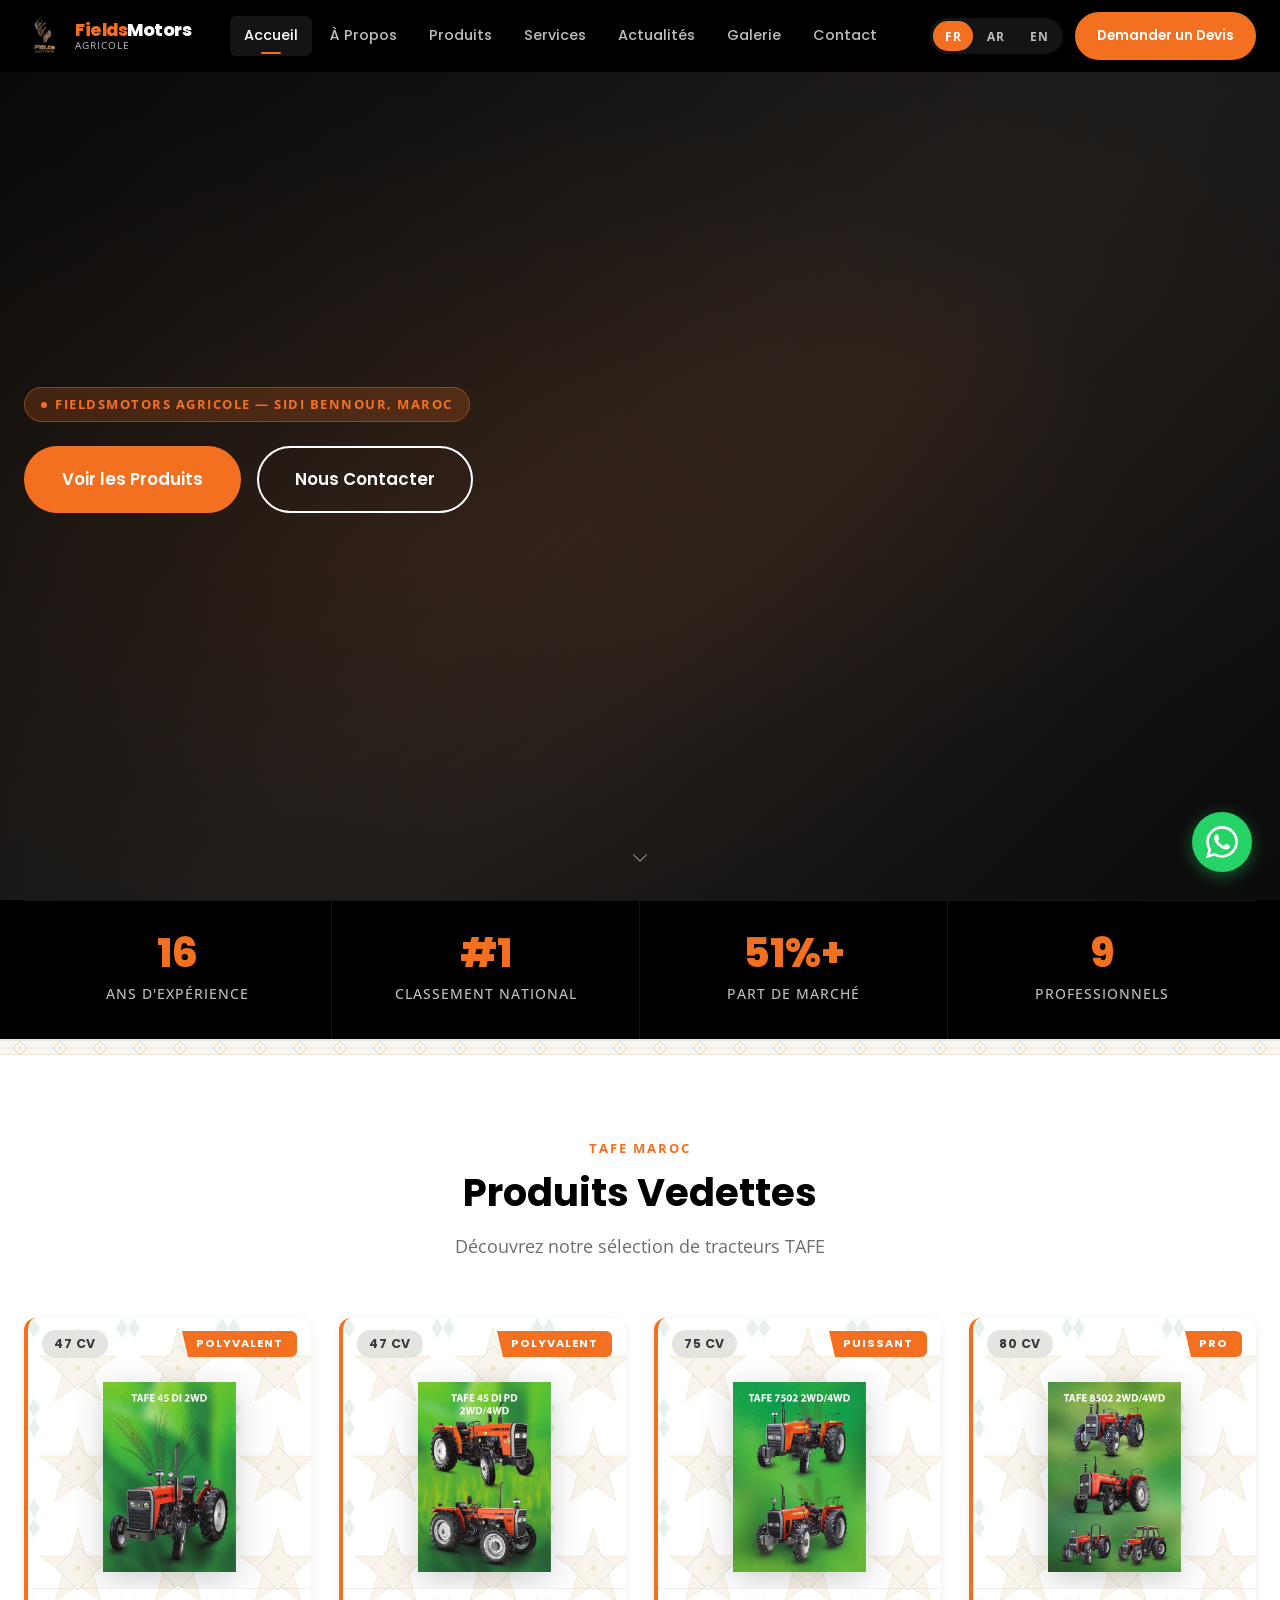
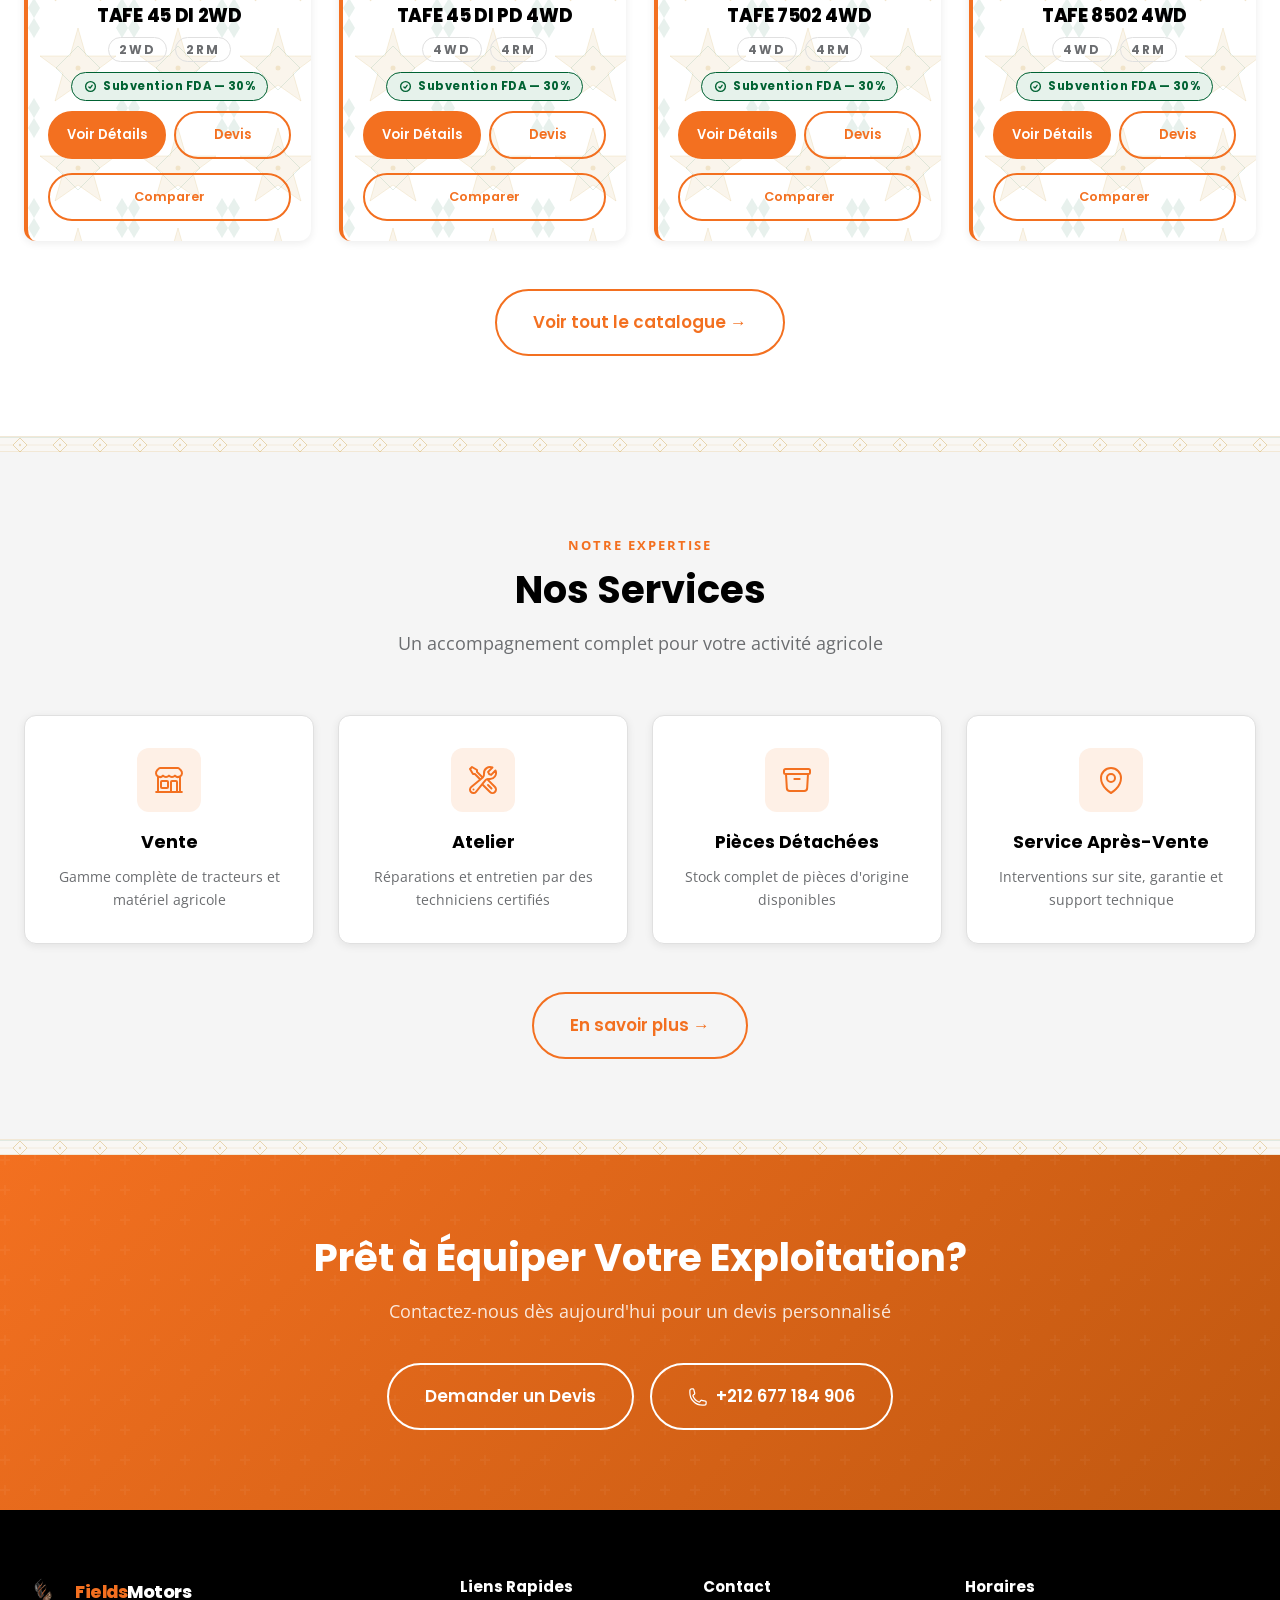
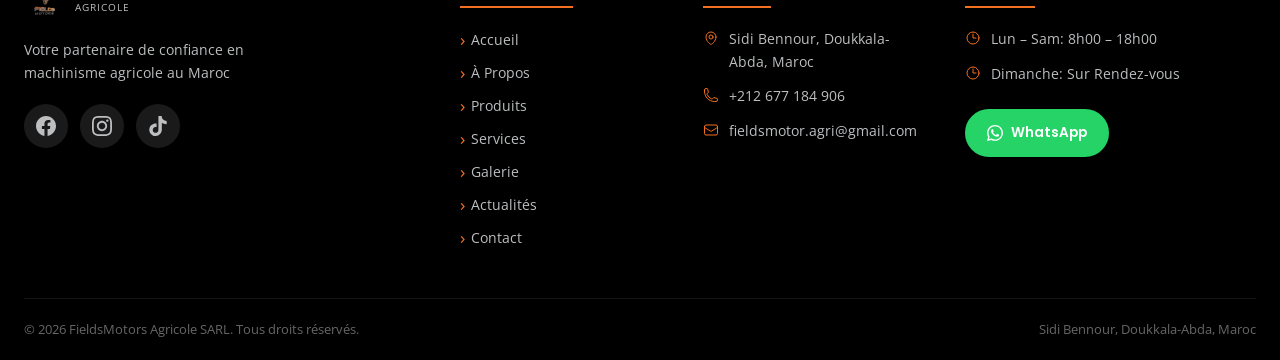
==== index.html @ 473019d5 "Initial commit - FieldsMotors Agricole website" ====
<!DOCTYPE html>
<html lang="fr" dir="ltr">
<head>
  <meta charset="UTF-8" />
  <meta name="viewport" content="width=device-width, initial-scale=1.0" />
  <title>FieldsMotors Agricole - Distributeur de Tracteurs TAFE au Maroc</title>
  <meta name="description" content="FieldsMotors Agricole, distributeur officiel de tracteurs TAFE et matériel agricole au Maroc. 19 ans d'expérience, Sidi Bennour, Doukkala-Abda." />
  <meta name="keywords" content="tracteur Maroc, machines agricoles Sidi Bennour, matériel agricole Doukkala, TAFE Maroc, FieldsMotors" />

  <!-- Open Graph -->
  <meta property="og:title" content="FieldsMotors Agricole - Tracteurs TAFE Maroc" />
  <meta property="og:description" content="Distributeur officiel TAFE au Maroc. 19 ans d'expérience. Tracteurs, pièces détachées, après-vente." />
  <meta property="og:type" content="website" />
  <meta property="og:url" content="https://www.fieldsmotors.ma/" />
  <meta property="og:image" content="https://www.fieldsmotors.ma/assets/images/og-home.webp" />

  <!-- Canonical & hreflang -->
  <link rel="canonical" href="https://www.fieldsmotors.ma/" />
  <link rel="alternate" hreflang="fr" href="https://www.fieldsmotors.ma/" />
  <link rel="alternate" hreflang="ar" href="https://www.fieldsmotors.ma/?lang=ar" />
  <link rel="alternate" hreflang="en" href="https://www.fieldsmotors.ma/?lang=en" />

  <!-- Favicon -->
  <link rel="icon" href="/favicon.ico" sizes="any" />
  <link rel="icon" href="/assets/images/favicon.svg" type="image/svg+xml" />
  <link rel="icon" type="image/png" sizes="96x96" href="/assets/images/favicon-96x96.png" />
  <link rel="apple-touch-icon" href="/assets/images/apple-touch-icon.png" />
  <link rel="manifest" href="/site.webmanifest" />
  <meta name="theme-color" content="#F37020" />

  <!-- Google Fonts -->
  <link rel="preconnect" href="https://fonts.googleapis.com" />
  <link rel="preconnect" href="https://fonts.gstatic.com" crossorigin />
  <link href="https://fonts.googleapis.com/css2?family=Poppins:wght@400;500;600;700;800&family=Open+Sans:wght@400;500;600&family=Cairo:wght@400;600;700;800&display=swap" rel="stylesheet" />

  <!-- Styles -->
  <link rel="stylesheet" href="/assets/css/main.css" />

  <!-- JSON-LD Structured Data -->
  <script type="application/ld+json">
  {
    "@context": "https://schema.org",
    "@type": "LocalBusiness",
    "name": "FieldsMotors Agricole",
    "description": "Distributeur officiel de tracteurs TAFE et matériel agricole au Maroc",
    "url": "https://www.fieldsmotors.ma",
    "telephone": "+212677184906",
    "email": "fieldsmotor.agri@gmail.com",
    "address": {
      "@type": "PostalAddress",
      "addressLocality": "Sidi Bennour",
      "addressRegion": "Doukkala-Abda",
      "addressCountry": "MA"
    },
    "geo": {
      "@type": "GeoCoordinates",
      "latitude": "32.6494",
      "longitude": "-8.4297"
    },
    "openingHours": "Mo-Sa 08:00-18:00",
    "sameAs": []
  }
  </script>
</head>
<body>

  <!-- Skip Navigation -->
  <a href="#main-content" class="skip-nav">Aller au contenu principal</a>

  <!-- Header -->
  <header class="site-header" role="banner">
    <div class="container header-inner">
      <a href="/" class="logo" aria-label="FieldsMotors Agricole - Accueil">
        <img src="/assets/images/logo.png" alt="FieldsMotors Agricole Logo" width="48" height="48"
          onerror="this.style.display='none'" />
        <div class="logo-text">
          <span class="logo-name">Fields<span>Motors</span></span>
          <span class="logo-tagline">Agricole</span>
        </div>
      </a>

      <nav class="main-nav" aria-label="Navigation principale">
        <a href="/" data-i18n="nav.home">Accueil</a>
        <a href="/about.html" data-i18n="nav.about">À Propos</a>
        <a href="/products.html" data-i18n="nav.products">Produits</a>
        <a href="/services.html" data-i18n="nav.services">Services</a>
        <a href="/news.html" data-i18n="nav.news">Actualités</a>
        <a href="/gallery.html" data-i18n="nav.gallery">Galerie</a>
        <a href="/contact.html" data-i18n="nav.contact">Contact</a>
      </nav>

      <div class="header-actions">
        <div class="lang-switcher" role="group" aria-label="Changer de langue">
          <button class="lang-btn active" data-lang="fr" aria-label="Français">FR</button>
          <button class="lang-btn" data-lang="ar" aria-label="العربية">AR</button>
          <button class="lang-btn" data-lang="en" aria-label="English">EN</button>
        </div>
        <a href="/contact.html" class="btn btn-primary btn-sm" data-i18n="nav.quote">Demander un Devis</a>
        <button class="menu-toggle" aria-label="Menu" aria-expanded="false" aria-controls="mobile-nav">
          <span></span><span></span><span></span>
        </button>
      </div>
    </div>
  </header>

  <!-- Mobile Navigation -->
  <nav class="mobile-nav" id="mobile-nav" aria-label="Navigation mobile">
    <a href="/" data-i18n="nav.home">Accueil</a>
    <a href="/about.html" data-i18n="nav.about">À Propos</a>
    <a href="/products.html" data-i18n="nav.products">Produits</a>
    <a href="/services.html" data-i18n="nav.services">Services</a>
    <a href="/news.html" data-i18n="nav.news">Actualités</a>
    <a href="/gallery.html" data-i18n="nav.gallery">Galerie</a>
    <a href="/contact.html" data-i18n="nav.contact">Contact</a>
    <div class="mobile-lang">
      <button class="lang-btn" data-lang="fr">FR</button>
      <button class="lang-btn" data-lang="ar">AR</button>
      <button class="lang-btn" data-lang="en">EN</button>
    </div>
  </nav>

  <main id="main-content">

    <!-- Hero Section -->
    <section class="hero" aria-label="Hero">

      <!-- Video Background -->
      <div class="hero-video-wrapper">
        <video class="hero-video"
               autoplay muted loop playsinline
               poster="/assets/images/hero-poster.webp"
               aria-hidden="true">
          <!-- Drop your video file as /assets/videos/hero.mp4 -->
          <source src="/assets/videos/hero.mp4" type="video/mp4" />
          <source src="/assets/videos/hero.webm" type="video/webm" />
        </video>
        <!-- Fallback background shown when no video file is present -->
        <div class="hero-video-fallback"></div>
        <!-- Dark overlay for text readability -->
        <div class="hero-overlay"></div>
      </div>

      <!-- Content -->
      <div class="container">
        <div class="hero-content">
          <div class="hero-eyebrow">FieldsMotors Agricole — Sidi Bennour, Maroc</div>
          <div class="hero-actions">
            <a href="/products.html" class="btn btn-primary btn-lg" data-i18n="home.cta_products">Voir les Produits</a>
            <a href="/contact.html" class="btn btn-secondary btn-lg" data-i18n="home.cta_contact">Nous Contacter</a>
          </div>
        </div>
      </div>

      <!-- Scroll indicator -->
      <div class="hero-scroll" aria-hidden="true">
        <svg xmlns="http://www.w3.org/2000/svg" fill="none" viewBox="0 0 24 24" stroke-width="1.5" stroke="currentColor"><path stroke-linecap="round" stroke-linejoin="round" d="M19.5 8.25l-7.5 7.5-7.5-7.5" /></svg>
      </div>
    </section>

    <!-- Stats Bar -->
    <section class="stats-bar" aria-label="Statistiques">
      <div class="container">
        <div class="stats-grid">
          <div class="stat-item">
            <span class="stat-number" data-counter="19" data-suffix="">19</span>
            <span class="stat-label" data-i18n="home.stats_years">Ans d'Expérience</span>
          </div>
          <div class="stat-item">
            <span class="stat-number">#1</span>
            <span class="stat-label" data-i18n="home.stats_rank">Classement National</span>
          </div>
          <div class="stat-item">
            <span class="stat-number" data-counter="60" data-suffix="%+">60%+</span>
            <span class="stat-label" data-i18n="home.stats_share">Part de Marché</span>
          </div>
          <div class="stat-item">
            <span class="stat-number" data-counter="10">10</span>
            <span class="stat-label" data-i18n="home.stats_team">Professionnels</span>
          </div>
        </div>
      </div>
    </section>

    <div class="zellige-divider" aria-hidden="true"></div>

    <!-- Featured Products -->
    <section class="section" aria-labelledby="featured-heading">
      <div class="container">
        <div class="section-header text-center reveal">
          <span class="section-label">TAFE Maroc</span>
          <h2 class="section-title" id="featured-heading" data-i18n="home.featured_title">Produits Vedettes</h2>
          <p class="section-subtitle" data-i18n="home.featured_sub">Découvrez notre sélection de tracteurs TAFE</p>
        </div>
        <div id="featured-products" class="products-grid stagger">
          <!-- Rendered by products.js -->
          <div style="grid-column:1/-1;text-align:center;padding:40px;color:var(--color-text-secondary);">
            Chargement des produits...
          </div>
        </div>
        <div class="text-center mt-48">
          <a href="/products.html" class="btn btn-outline btn-lg">Voir tout le catalogue →</a>
        </div>
      </div>
    </section>

    <div class="zellige-divider" aria-hidden="true"></div>

    <!-- Services Summary -->
    <section class="section section-bg-light" aria-labelledby="services-heading">
      <div class="container">
        <div class="section-header text-center reveal">
          <span class="section-label">Notre Expertise</span>
          <h2 class="section-title" id="services-heading" data-i18n="home.services_title">Nos Services</h2>
          <p class="section-subtitle" data-i18n="home.services_sub">Un accompagnement complet pour votre activité agricole</p>
        </div>
        <div class="services-grid stagger">
          <div class="service-card">
            <div class="service-icon" aria-hidden="true">
              <svg xmlns="http://www.w3.org/2000/svg" fill="none" viewBox="0 0 24 24" stroke-width="1.5" stroke="currentColor"><path stroke-linecap="round" stroke-linejoin="round" d="M13.5 21v-7.5a.75.75 0 01.75-.75h3a.75.75 0 01.75.75V21m-4.5 0H2.36m11.14 0H18m0 0h3.64m-1.39 0V9.349m-16.5 11.65V9.35m0 0a3.001 3.001 0 003.75-.615A2.993 2.993 0 009.75 9.75c.896 0 1.7-.393 2.25-1.016a2.993 2.993 0 002.25 1.016c.896 0 1.7-.393 2.25-1.016a3.001 3.001 0 003.75.614m-16.5 0a3.004 3.004 0 01-.621-4.72L4.318 3.44A1.5 1.5 0 015.378 3h13.243a1.5 1.5 0 011.06.44l1.19 1.189a3 3 0 01-.621 4.72m-13.5 8.65h3.75a.75.75 0 00.75-.75V13.5a.75.75 0 00-.75-.75H6.75a.75.75 0 00-.75.75v3.75c0 .415.336.75.75.75z" /></svg>
            </div>
            <h3 data-i18n="home.service_sales">Vente</h3>
            <p data-i18n="home.service_sales_desc">Gamme complète de tracteurs et matériel agricole</p>
          </div>
          <div class="service-card">
            <div class="service-icon" aria-hidden="true">
              <svg xmlns="http://www.w3.org/2000/svg" fill="none" viewBox="0 0 24 24" stroke-width="1.5" stroke="currentColor"><path stroke-linecap="round" stroke-linejoin="round" d="M11.42 15.17L17.25 21A2.652 2.652 0 0021 17.25l-5.877-5.877M11.42 15.17l2.496-3.03c.317-.384.74-.626 1.208-.766M11.42 15.17l-4.655 5.653a2.548 2.548 0 11-3.586-3.586l6.837-5.63m5.108-.233c.55-.164 1.163-.188 1.743-.14a4.5 4.5 0 004.486-6.336l-3.276 3.277a3.004 3.004 0 01-2.25-2.25l3.276-3.276a4.5 4.5 0 00-6.336 4.486c.091 1.076-.071 2.264-.904 2.95l-.102.085m-1.745 1.437L5.909 7.5H4.5L2.25 3.75l1.5-1.5L7.5 4.5v1.409l4.26 4.26m-1.745 1.437l1.745-1.437m6.615 8.206L15.75 15.75M4.867 19.125h.008v.008h-.008v-.008z" /></svg>
            </div>
            <h3 data-i18n="home.service_workshop">Atelier</h3>
            <p data-i18n="home.service_workshop_desc">Réparations et entretien par des techniciens certifiés</p>
          </div>
          <div class="service-card">
            <div class="service-icon" aria-hidden="true">
              <svg xmlns="http://www.w3.org/2000/svg" fill="none" viewBox="0 0 24 24" stroke-width="1.5" stroke="currentColor"><path stroke-linecap="round" stroke-linejoin="round" d="M20.25 7.5l-.625 10.632a2.25 2.25 0 01-2.247 2.118H6.622a2.25 2.25 0 01-2.247-2.118L3.75 7.5M10 11.25h4M3.375 7.5h17.25c.621 0 1.125-.504 1.125-1.125v-1.5c0-.621-.504-1.125-1.125-1.125H3.375c-.621 0-1.125.504-1.125 1.125v1.5c0 .621.504 1.125 1.125 1.125z" /></svg>
            </div>
            <h3 data-i18n="home.service_parts">Pièces Détachées</h3>
            <p data-i18n="home.service_parts_desc">Stock complet de pièces d'origine disponibles</p>
          </div>
          <div class="service-card">
            <div class="service-icon" aria-hidden="true">
              <svg xmlns="http://www.w3.org/2000/svg" fill="none" viewBox="0 0 24 24" stroke-width="1.5" stroke="currentColor"><path stroke-linecap="round" stroke-linejoin="round" d="M15 10.5a3 3 0 11-6 0 3 3 0 016 0z" /><path stroke-linecap="round" stroke-linejoin="round" d="M19.5 10.5c0 7.142-7.5 11.25-7.5 11.25S4.5 17.642 4.5 10.5a7.5 7.5 0 1115 0z" /></svg>
            </div>
            <h3 data-i18n="home.service_aftersales">Service Après-Vente</h3>
            <p data-i18n="home.service_aftersales_desc">Interventions sur site, garantie et support technique</p>
          </div>
        </div>
        <div class="text-center mt-48">
          <a href="/services.html" class="btn btn-outline btn-lg">En savoir plus →</a>
        </div>
      </div>
    </section>

    <div class="zellige-divider" aria-hidden="true"></div>

    <!-- CTA Section -->
    <section class="cta-section" aria-labelledby="cta-heading">
      <div class="container">
        <h2 id="cta-heading" data-i18n="home.cta_section_title">Prêt à Équiper Votre Exploitation?</h2>
        <p data-i18n="home.cta_section_sub">Contactez-nous dès aujourd'hui pour un devis personnalisé</p>
        <div class="cta-actions">
          <a href="/contact.html" class="btn btn-secondary btn-lg" data-i18n="home.cta_quote">Demander un Devis</a>
          <a href="tel:+212677184906" class="btn btn-secondary btn-lg">
            <svg xmlns="http://www.w3.org/2000/svg" fill="none" viewBox="0 0 24 24" stroke-width="1.5" stroke="currentColor" style="width:20px;height:20px;" aria-hidden="true"><path stroke-linecap="round" stroke-linejoin="round" d="M2.25 6.75c0 8.284 6.716 15 15 15h2.25a2.25 2.25 0 002.25-2.25v-1.372c0-.516-.351-.966-.852-1.091l-4.423-1.106c-.44-.11-.902.055-1.173.417l-.97 1.293c-.282.376-.769.542-1.21.38a12.035 12.035 0 01-7.143-7.143c-.162-.441.004-.928.38-1.21l1.293-.97c.363-.271.527-.734.417-1.173L6.963 3.102a1.125 1.125 0 00-1.091-.852H4.5A2.25 2.25 0 002.25 4.5v2.25z" /></svg>
            +212 677 184 906
          </a>
        </div>
      </div>
    </section>

  </main>

  <!-- Footer -->
  <footer class="site-footer" role="contentinfo">
    <div class="container">
      <div class="footer-grid">
        <div class="footer-brand">
          <a href="/" class="logo" aria-label="FieldsMotors">
            <img src="/assets/images/logo.png" alt="FieldsMotors Logo" width="40" height="40"
              onerror="this.style.display='none'" />
            <div class="logo-text">
              <span class="logo-name">Fields<span>Motors</span></span>
              <span class="logo-tagline">Agricole</span>
            </div>
          </a>
          <p class="footer-tagline" data-i18n="footer.tagline">Votre partenaire de confiance en machinisme agricole au Maroc</p>
          <div class="social-links" aria-label="Réseaux sociaux">
            <!-- Replace # with actual URLs -->
            <a href="https://www.facebook.com/share/1BM3pNTTG8/?mibextid=wwXIfr" class="social-link" aria-label="Facebook" rel="noopener noreferrer">
              <svg xmlns="http://www.w3.org/2000/svg" viewBox="0 0 24 24" fill="currentColor"><path d="M24 12.073c0-6.627-5.373-12-12-12s-12 5.373-12 12c0 5.99 4.388 10.954 10.125 11.854v-8.385H7.078v-3.47h3.047V9.43c0-3.007 1.792-4.669 4.533-4.669 1.312 0 2.686.235 2.686.235v2.953H15.83c-1.491 0-1.956.925-1.956 1.874v2.25h3.328l-.532 3.47h-2.796v8.385C19.612 23.027 24 18.062 24 12.073z"/></svg>
            </a>
            <a href="https://www.instagram.com/fieldsmotor_agricole?igsh=MWEyeWpteXQ4NmF6cQ==" class="social-link" aria-label="Instagram" rel="noopener noreferrer">
              <svg xmlns="http://www.w3.org/2000/svg" viewBox="0 0 24 24" fill="currentColor"><path d="M12 2.163c3.204 0 3.584.012 4.85.07 3.252.148 4.771 1.691 4.919 4.919.058 1.265.069 1.645.069 4.849 0 3.205-.012 3.584-.069 4.849-.149 3.225-1.664 4.771-4.919 4.919-1.266.058-1.644.07-4.85.07-3.204 0-3.584-.012-4.849-.07-3.26-.149-4.771-1.699-4.919-4.92-.058-1.265-.07-1.644-.07-4.849 0-3.204.013-3.583.07-4.849.149-3.227 1.664-4.771 4.919-4.919 1.266-.057 1.645-.069 4.849-.069zm0-2.163c-3.259 0-3.667.014-4.947.072-4.358.2-6.78 2.618-6.98 6.98-.059 1.281-.073 1.689-.073 4.948 0 3.259.014 3.668.072 4.948.2 4.358 2.618 6.78 6.98 6.98 1.281.058 1.689.072 4.948.072 3.259 0 3.668-.014 4.948-.072 4.354-.2 6.782-2.618 6.979-6.98.059-1.28.073-1.689.073-4.948 0-3.259-.014-3.667-.072-4.947-.196-4.354-2.617-6.78-6.979-6.98-1.281-.059-1.69-.073-4.949-.073zm0 5.838c-3.403 0-6.162 2.759-6.162 6.162s2.759 6.163 6.162 6.163 6.162-2.759 6.162-6.163c0-3.403-2.759-6.162-6.162-6.162zm0 10.162c-2.209 0-4-1.79-4-4 0-2.209 1.791-4 4-4s4 1.791 4 4c0 2.21-1.791 4-4 4zm6.406-11.845c-.796 0-1.441.645-1.441 1.44s.645 1.44 1.441 1.44c.795 0 1.439-.645 1.439-1.44s-.644-1.44-1.439-1.44z"/></svg>
            </a>
            <a href="https://www.tiktok.com/@fieldsmotors.agricole?_r=1&_t=ZS-95PN9SLzEc1" class="social-link" aria-label="TikTok" rel="noopener noreferrer">
              <svg xmlns="http://www.w3.org/2000/svg" viewBox="0 0 24 24" fill="currentColor"><path d="M12.525.02c1.31-.02 2.61-.01 3.91-.02.08 1.53.63 3.09 1.75 4.17 1.12 1.11 2.7 1.62 4.24 1.79v4.03c-1.44-.05-2.89-.35-4.2-.97-.57-.26-1.1-.59-1.62-.93-.01 2.92.01 5.84-.02 8.75-.08 1.4-.54 2.79-1.35 3.94-1.31 1.92-3.58 3.17-5.91 3.21-1.43.08-2.86-.31-4.08-1.03-2.02-1.19-3.44-3.37-3.65-5.71-.02-.5-.03-1-.01-1.49.18-1.9 1.12-3.72 2.58-4.96 1.66-1.44 3.98-2.13 6.15-1.72.02 1.48-.04 2.96-.04 4.44-.99-.32-2.15-.23-3.02.37-.63.41-1.11 1.04-1.36 1.75-.21.51-.15 1.07-.14 1.61.24 1.64 1.82 3.02 3.5 2.87 1.12-.01 2.19-.66 2.77-1.61.19-.33.4-.67.41-1.06.1-1.79.06-3.57.07-5.36.01-4.03-.01-8.05.02-12.07z"/></svg>
            </a>
          </div>
        </div>

        <div class="footer-col">
          <h4 data-i18n="footer.links_title">Liens Rapides</h4>
          <nav class="footer-links" aria-label="Liens footer">
            <a href="/" data-i18n="nav.home">Accueil</a>
            <a href="/about.html" data-i18n="nav.about">À Propos</a>
            <a href="/products.html" data-i18n="nav.products">Produits</a>
            <a href="/services.html" data-i18n="nav.services">Services</a>
            <a href="/gallery.html" data-i18n="nav.gallery">Galerie</a>
            <a href="/news.html" data-i18n="nav.news">Actualités</a>
            <a href="/contact.html" data-i18n="nav.contact">Contact</a>
          </nav>
        </div>

        <div class="footer-col">
          <h4 data-i18n="footer.contact_title">Contact</h4>
          <div class="footer-contact-items">
            <div class="footer-contact-item">
              <svg xmlns="http://www.w3.org/2000/svg" fill="none" viewBox="0 0 24 24" stroke-width="1.5" stroke="currentColor" aria-hidden="true"><path stroke-linecap="round" stroke-linejoin="round" d="M15 10.5a3 3 0 11-6 0 3 3 0 016 0z" /><path stroke-linecap="round" stroke-linejoin="round" d="M19.5 10.5c0 7.142-7.5 11.25-7.5 11.25S4.5 17.642 4.5 10.5a7.5 7.5 0 1115 0z" /></svg>
              <span>Sidi Bennour, Doukkala-Abda, Maroc</span>
            </div>
            <div class="footer-contact-item">
              <svg xmlns="http://www.w3.org/2000/svg" fill="none" viewBox="0 0 24 24" stroke-width="1.5" stroke="currentColor" aria-hidden="true"><path stroke-linecap="round" stroke-linejoin="round" d="M2.25 6.75c0 8.284 6.716 15 15 15h2.25a2.25 2.25 0 002.25-2.25v-1.372c0-.516-.351-.966-.852-1.091l-4.423-1.106c-.44-.11-.902.055-1.173.417l-.97 1.293c-.282.376-.769.542-1.21.38a12.035 12.035 0 01-7.143-7.143c-.162-.441.004-.928.38-1.21l1.293-.97c.363-.271.527-.734.417-1.173L6.963 3.102a1.125 1.125 0 00-1.091-.852H4.5A2.25 2.25 0 002.25 4.5v2.25z" /></svg>
              <a href="tel:+212677184906">+212 677 184 906</a>
            </div>
            <div class="footer-contact-item">
              <svg xmlns="http://www.w3.org/2000/svg" fill="none" viewBox="0 0 24 24" stroke-width="1.5" stroke="currentColor" aria-hidden="true"><path stroke-linecap="round" stroke-linejoin="round" d="M21.75 6.75v10.5a2.25 2.25 0 01-2.25 2.25h-15a2.25 2.25 0 01-2.25-2.25V6.75m19.5 0A2.25 2.25 0 0019.5 4.5h-15a2.25 2.25 0 00-2.25 2.25m19.5 0v.243a2.25 2.25 0 01-1.07 1.916l-7.5 4.615a2.25 2.25 0 01-2.36 0L3.32 8.91a2.25 2.25 0 01-1.07-1.916V6.75" /></svg>
              <a href="mailto:fieldsmotor.agri@gmail.com">fieldsmotor.agri@gmail.com</a>
            </div>
          </div>
        </div>

        <div class="footer-col">
          <h4>Horaires</h4>
          <div class="footer-contact-items">
            <div class="footer-contact-item">
              <svg xmlns="http://www.w3.org/2000/svg" fill="none" viewBox="0 0 24 24" stroke-width="1.5" stroke="currentColor" aria-hidden="true"><path stroke-linecap="round" stroke-linejoin="round" d="M12 6v6h4.5m4.5 0a9 9 0 11-18 0 9 9 0 0118 0z" /></svg>
              <span data-i18n="contact.hours">Lun – Sam: 8h00 – 18h00</span>
            </div>
            <div class="footer-contact-item">
              <svg xmlns="http://www.w3.org/2000/svg" fill="none" viewBox="0 0 24 24" stroke-width="1.5" stroke="currentColor" aria-hidden="true"><path stroke-linecap="round" stroke-linejoin="round" d="M12 6v6h4.5m4.5 0a9 9 0 11-18 0 9 9 0 0118 0z" /></svg>
              <span data-i18n="contact.hours_sunday">Dimanche: Sur Rendez-vous</span>
            </div>
          </div>
          <div style="margin-top:24px;">
            <a href="https://wa.me/212677184906" class="btn btn-primary btn-sm" target="_blank" rel="noopener noreferrer" style="background:#25d366;border-color:#25d366;">
              <svg xmlns="http://www.w3.org/2000/svg" viewBox="0 0 24 24" fill="currentColor" style="width:16px;height:16px;" aria-hidden="true"><path d="M17.472 14.382c-.297-.149-1.758-.867-2.03-.967-.273-.099-.471-.148-.67.15-.197.297-.767.966-.94 1.164-.173.199-.347.223-.644.075-.297-.15-1.255-.463-2.39-1.475-.883-.788-1.48-1.761-1.653-2.059-.173-.297-.018-.458.13-.606.134-.133.298-.347.446-.52.149-.174.198-.298.298-.497.099-.198.05-.371-.025-.52-.075-.149-.669-1.612-.916-2.207-.242-.579-.487-.5-.669-.51-.173-.008-.371-.01-.57-.01-.198 0-.52.074-.792.372-.272.297-1.04 1.016-1.04 2.479 0 1.462 1.065 2.875 1.213 3.074.149.198 2.096 3.2 5.077 4.487.709.306 1.262.489 1.694.625.712.227 1.36.195 1.871.118.571-.085 1.758-.719 2.006-1.413.248-.694.248-1.289.173-1.413-.074-.124-.272-.198-.57-.347m-5.421 7.403h-.004a9.87 9.87 0 01-5.031-1.378l-.361-.214-3.741.982.998-3.648-.235-.374a9.86 9.86 0 01-1.51-5.26c.001-5.45 4.436-9.884 9.888-9.884 2.64 0 5.122 1.03 6.988 2.898a9.825 9.825 0 012.893 6.994c-.003 5.45-4.437 9.884-9.885 9.884m8.413-18.297A11.815 11.815 0 0012.05 0C5.495 0 .16 5.335.157 11.892c0 2.096.547 4.142 1.588 5.945L.057 24l6.305-1.654a11.882 11.882 0 005.683 1.448h.005c6.554 0 11.89-5.335 11.893-11.893a11.821 11.821 0 00-3.48-8.413z"/></svg>
              WhatsApp
            </a>
          </div>
        </div>
      </div>

      <div class="footer-bottom">
        <span>© <span id="footer-year"></span> <span data-i18n="footer.company">FieldsMotors Agricole</span>. <span data-i18n="footer.rights">Tous droits réservés</span>.</span>
        <span>Sidi Bennour, Doukkala-Abda, Maroc</span>
      </div>
    </div>
  </footer>

  <!-- WhatsApp Float Button -->
  <a href="https://wa.me/212677184906" class="whatsapp-float" target="_blank" rel="noopener noreferrer" aria-label="Contacter sur WhatsApp">
    <svg xmlns="http://www.w3.org/2000/svg" viewBox="0 0 24 24" fill="currentColor" aria-hidden="true"><path d="M17.472 14.382c-.297-.149-1.758-.867-2.03-.967-.273-.099-.471-.148-.67.15-.197.297-.767.966-.94 1.164-.173.199-.347.223-.644.075-.297-.15-1.255-.463-2.39-1.475-.883-.788-1.48-1.761-1.653-2.059-.173-.297-.018-.458.13-.606.134-.133.298-.347.446-.52.149-.174.198-.298.298-.497.099-.198.05-.371-.025-.52-.075-.149-.669-1.612-.916-2.207-.242-.579-.487-.5-.669-.51-.173-.008-.371-.01-.57-.01-.198 0-.52.074-.792.372-.272.297-1.04 1.016-1.04 2.479 0 1.462 1.065 2.875 1.213 3.074.149.198 2.096 3.2 5.077 4.487.709.306 1.262.489 1.694.625.712.227 1.36.195 1.871.118.571-.085 1.758-.719 2.006-1.413.248-.694.248-1.289.173-1.413-.074-.124-.272-.198-.57-.347m-5.421 7.403h-.004a9.87 9.87 0 01-5.031-1.378l-.361-.214-3.741.982.998-3.648-.235-.374a9.86 9.86 0 01-1.51-5.26c.001-5.45 4.436-9.884 9.888-9.884 2.64 0 5.122 1.03 6.988 2.898a9.825 9.825 0 012.893 6.994c-.003 5.45-4.437 9.884-9.885 9.884m8.413-18.297A11.815 11.815 0 0012.05 0C5.495 0 .16 5.335.157 11.892c0 2.096.547 4.142 1.588 5.945L.057 24l6.305-1.654a11.882 11.882 0 005.683 1.448h.005c6.554 0 11.89-5.335 11.893-11.893a11.821 11.821 0 00-3.48-8.413z"/></svg>
  </a>

  <!-- Scripts -->
  <script src="/assets/js/i18n.js"></script>
  <script src="/assets/js/products.js"></script>
  <script src="/assets/js/main.js"></script>
  <script>
    document.getElementById('footer-year').textContent = new Date().getFullYear();
  </script>
</body>
</html>
---- assets/css/main.css ----
/* ============================================================
   FieldsMotors Agricole SARL - Main Stylesheet
   Version: 1.0 | April 2026
   ============================================================ */

/* ── CSS Custom Properties ── */
:root {
  --color-orange: #F37020;
  --color-orange-dark: #d55e10;
  --color-orange-tint: #FEF0E6;
  --color-black: #000000;
  --color-grey: #BCBEC0;
  --color-grey-dark: #6b6d70;
  --color-grey-light: #f5f5f5;
  --color-white: #FFFFFF;
  --color-text: #1a1a1a;
  --color-text-secondary: #6b6d70;
  --color-border: #e0e0e0;
  --color-success: #28a745;
  --color-error: #dc3545;

  --font-heading: 'Poppins', sans-serif;
  --font-body: 'Open Sans', sans-serif;
  --font-arabic: 'Cairo', sans-serif;

  --shadow-sm: 0 2px 8px rgba(0,0,0,0.08);
  --shadow-md: 0 4px 20px rgba(0,0,0,0.12);
  --shadow-lg: 0 8px 40px rgba(0,0,0,0.16);
  --shadow-orange: 0 4px 20px rgba(243,112,32,0.3);

  --radius-sm: 6px;
  --radius-md: 12px;
  --radius-lg: 20px;
  --radius-full: 9999px;

  --transition: 200ms ease;
  --transition-slow: 400ms ease;

  --container: 1280px;
  --section-py: 80px;
  --header-height: 72px;
}

/* ── Reset & Base ── */
*, *::before, *::after {
  box-sizing: border-box;
  margin: 0;
  padding: 0;
}

html {
  scroll-behavior: smooth;
  font-size: 16px;
}

body {
  font-family: var(--font-body);
  color: var(--color-text);
  background: var(--color-white);
  line-height: 1.6;
  overflow-x: hidden;
  -webkit-font-smoothing: antialiased;
}

img {
  max-width: 100%;
  height: auto;
  display: block;
}

a {
  color: inherit;
  text-decoration: none;
}

ul, ol {
  list-style: none;
}

button {
  cursor: pointer;
  border: none;
  background: none;
  font-family: inherit;
}

input, textarea, select {
  font-family: inherit;
  font-size: inherit;
}

/* ── Skip Navigation ── */
.skip-nav {
  position: absolute;
  top: -100%;
  left: 0;
  background: var(--color-orange);
  color: var(--color-white);
  padding: 12px 24px;
  font-weight: 600;
  z-index: 9999;
  transition: top var(--transition);
}

.skip-nav:focus {
  top: 0;
}

/* ── Container ── */
.container {
  width: 100%;
  max-width: var(--container);
  margin-inline: auto;
  padding-inline: 24px;
}

/* ── Typography ── */
h1, h2, h3, h4, h5, h6 {
  font-family: var(--font-heading);
  font-weight: 700;
  line-height: 1.2;
  color: var(--color-black);
}

h1 { font-size: clamp(2rem, 5vw, 3.5rem); }
h2 { font-size: clamp(1.6rem, 3vw, 2.5rem); }
h3 { font-size: clamp(1.2rem, 2vw, 1.75rem); }
h4 { font-size: 1.25rem; }
h5 { font-size: 1.1rem; }

p { line-height: 1.7; }

.section-label {
  display: inline-block;
  font-size: 0.8rem;
  font-weight: 700;
  letter-spacing: 2px;
  text-transform: uppercase;
  color: var(--color-orange);
  margin-bottom: 12px;
}

.section-title {
  font-family: var(--font-heading);
  font-weight: 700;
  color: var(--color-black);
  margin-bottom: 16px;
}

.section-subtitle {
  color: var(--color-text-secondary);
  font-size: 1.1rem;
  max-width: 640px;
}

.text-center { text-align: center; }
.text-center .section-subtitle { margin-inline: auto; }

/* ── Buttons ── */
.btn {
  display: inline-flex;
  align-items: center;
  gap: 8px;
  padding: 14px 28px;
  font-family: var(--font-heading);
  font-weight: 600;
  font-size: 0.95rem;
  border-radius: var(--radius-full);
  transition: all var(--transition);
  cursor: pointer;
  border: 2px solid transparent;
  text-decoration: none;
  min-height: 48px;
  white-space: nowrap;
}

.btn-primary {
  background: var(--color-orange);
  color: var(--color-white);
  border-color: var(--color-orange);
}

.btn-primary:hover {
  background: var(--color-orange-dark);
  border-color: var(--color-orange-dark);
  transform: translateY(-2px);
  box-shadow: var(--shadow-orange);
}

.btn-secondary {
  background: transparent;
  color: var(--color-white);
  border-color: var(--color-white);
}

.btn-secondary:hover {
  background: var(--color-white);
  color: var(--color-orange);
  transform: translateY(-2px);
}

.btn-outline {
  background: transparent;
  color: var(--color-orange);
  border-color: var(--color-orange);
}

.btn-outline:hover {
  background: var(--color-orange);
  color: var(--color-white);
  transform: translateY(-2px);
}

.btn-dark {
  background: var(--color-black);
  color: var(--color-white);
  border-color: var(--color-black);
}

.btn-dark:hover {
  background: #333;
  border-color: #333;
  transform: translateY(-2px);
}

.btn-sm {
  padding: 10px 20px;
  font-size: 0.85rem;
}

.btn-lg {
  padding: 18px 36px;
  font-size: 1.05rem;
}

.btn-full {
  width: 100%;
  justify-content: center;
}

/* ── Badges ── */
.badge {
  display: inline-flex;
  align-items: center;
  gap: 4px;
  padding: 4px 12px;
  border-radius: var(--radius-full);
  font-size: 0.78rem;
  font-weight: 700;
  font-family: var(--font-heading);
}

.badge-hp {
  background: var(--color-orange);
  color: var(--color-white);
}

.badge-4wd {
  background: var(--color-success);
  color: var(--color-white);
}

.badge-2wd {
  background: var(--color-grey);
  color: var(--color-black);
}

/* ── Header ── */
.site-header {
  position: fixed;
  top: 0;
  left: 0;
  right: 0;
  height: var(--header-height);
  background: var(--color-black);
  z-index: 1000;
  transition: box-shadow var(--transition);
}

.site-header.scrolled {
  box-shadow: 0 2px 20px rgba(0,0,0,0.3);
}

.header-inner {
  display: flex;
  align-items: center;
  justify-content: space-between;
  height: 100%;
}

.logo {
  display: flex;
  align-items: center;
  gap: 12px;
  flex-shrink: 0;
}

.logo img {
  height: 48px;
  width: auto;
  object-fit: contain;
}

.logo-text {
  display: flex;
  flex-direction: column;
  line-height: 1.1;
}

.logo-name {
  font-family: var(--font-heading);
  font-weight: 800;
  font-size: 1.1rem;
  color: var(--color-orange);
  letter-spacing: -0.5px;
}

.logo-name span {
  color: var(--color-white);
}

.logo-tagline {
  font-size: 0.65rem;
  color: var(--color-grey);
  letter-spacing: 1px;
  text-transform: uppercase;
}

/* Main Navigation */
.main-nav {
  display: flex;
  align-items: center;
  gap: 4px;
}

.main-nav a {
  color: var(--color-grey);
  font-family: var(--font-heading);
  font-weight: 500;
  font-size: 0.9rem;
  padding: 8px 14px;
  border-radius: var(--radius-sm);
  transition: all var(--transition);
  position: relative;
}

.main-nav a:hover,
.main-nav a.active {
  color: var(--color-white);
  background: rgba(255,255,255,0.08);
}

.main-nav a.active::after {
  content: '';
  position: absolute;
  bottom: 2px;
  left: 50%;
  transform: translateX(-50%);
  width: 20px;
  height: 2px;
  background: var(--color-orange);
  border-radius: 2px;
}

/* Header Actions */
.header-actions {
  display: flex;
  align-items: center;
  gap: 12px;
}

/* Language Switcher */
.lang-switcher {
  display: flex;
  align-items: center;
  gap: 2px;
  background: rgba(255,255,255,0.08);
  border-radius: var(--radius-full);
  padding: 3px;
}

.lang-btn {
  padding: 5px 12px;
  border-radius: var(--radius-full);
  font-size: 0.78rem;
  font-weight: 700;
  color: var(--color-grey);
  letter-spacing: 0.5px;
  transition: all var(--transition);
  min-height: 30px;
}

.lang-btn.active,
.lang-btn:hover {
  background: var(--color-orange);
  color: var(--color-white);
}

/* Mobile Menu Toggle */
.menu-toggle {
  display: none;
  flex-direction: column;
  justify-content: center;
  align-items: center;
  gap: 5px;
  width: 44px;
  height: 44px;
  border-radius: var(--radius-sm);
  background: rgba(255,255,255,0.08);
  transition: background var(--transition);
}

.menu-toggle:hover { background: rgba(255,255,255,0.15); }

.menu-toggle span {
  display: block;
  width: 22px;
  height: 2px;
  background: var(--color-white);
  border-radius: 2px;
  transition: all var(--transition-slow);
}

.menu-toggle.open span:nth-child(1) {
  transform: rotate(45deg) translate(5px, 5px);
}

.menu-toggle.open span:nth-child(2) {
  opacity: 0;
  transform: scaleX(0);
}

.menu-toggle.open span:nth-child(3) {
  transform: rotate(-45deg) translate(5px, -5px);
}

/* Mobile Nav */
.mobile-nav {
  display: none;
  position: fixed;
  top: var(--header-height);
  left: 0;
  right: 0;
  background: var(--color-black);
  border-top: 1px solid rgba(255,255,255,0.08);
  padding: 16px;
  z-index: 999;
  transform: translateY(-110%);
  transition: transform var(--transition-slow);
}

.mobile-nav.open {
  transform: translateY(0);
}

.mobile-nav a {
  display: block;
  color: var(--color-grey);
  font-family: var(--font-heading);
  font-weight: 500;
  padding: 14px 16px;
  border-radius: var(--radius-sm);
  transition: all var(--transition);
  border-bottom: 1px solid rgba(255,255,255,0.04);
}

.mobile-nav a:last-child { border-bottom: none; }

.mobile-nav a:hover,
.mobile-nav a.active {
  color: var(--color-white);
  background: rgba(255,255,255,0.06);
  padding-inline-start: 24px;
}

.mobile-lang {
  display: flex;
  gap: 8px;
  padding: 16px;
  border-top: 1px solid rgba(255,255,255,0.08);
  margin-top: 8px;
}

.mobile-lang .lang-btn {
  flex: 1;
  text-align: center;
  border: 1px solid rgba(255,255,255,0.15);
}

/* ── Page Top Offset ── */
.page-top {
  padding-top: var(--header-height);
}

/* ── Hero Section ── */
.hero {
  position: relative;
  min-height: 100vh;
  display: flex;
  align-items: center;
  overflow: hidden;
  background: var(--color-black);
}

/* Video hero */
.hero-video-wrapper {
  position: absolute;
  inset: 0;
  z-index: 0;
  overflow: hidden;
}

.hero-video {
  position: absolute;
  inset: 0;
  width: 100%;
  height: 100%;
  object-fit: cover;
  object-position: center;
}

.hero-video-fallback {
  position: absolute;
  inset: 0;
  background: linear-gradient(135deg, #1a1a1a 0%, #2d2d2d 50%, #1a1a1a 100%);
  z-index: -1;
}

.hero-video-fallback::before {
  content: '';
  position: absolute;
  inset: 0;
  background:
    radial-gradient(ellipse at 30% 60%, rgba(243,112,32,0.2) 0%, transparent 60%),
    radial-gradient(ellipse at 70% 40%, rgba(243,112,32,0.1) 0%, transparent 50%);
}

.hero-overlay {
  position: absolute;
  inset: 0;
  background: linear-gradient(
    135deg,
    rgba(0,0,0,0.65) 0%,
    rgba(0,0,0,0.35) 60%,
    rgba(0,0,0,0.55) 100%
  );
  z-index: 1;
}

.hero-bg {
  position: absolute;
  inset: 0;
  background: linear-gradient(135deg, rgba(0,0,0,0.7) 0%, rgba(0,0,0,0.4) 100%);
  z-index: 1;
}

.hero-image {
  position: absolute;
  inset: 0;
  width: 100%;
  height: 100%;
  object-fit: cover;
  object-position: center;
  z-index: 0;
}

.hero-image-placeholder {
  position: absolute;
  inset: 0;
  background: linear-gradient(135deg, #1a1a1a 0%, #2d2d2d 50%, #1a1a1a 100%);
  z-index: 0;
}

.hero-image-placeholder::before {
  content: '';
  position: absolute;
  inset: 0;
  background:
    radial-gradient(ellipse at 30% 60%, rgba(243,112,32,0.15) 0%, transparent 60%),
    radial-gradient(ellipse at 70% 40%, rgba(243,112,32,0.08) 0%, transparent 50%);
}

.hero-content {
  position: relative;
  z-index: 2;
  color: var(--color-white);
  max-width: 700px;
}

.hero-eyebrow {
  display: inline-flex;
  align-items: center;
  gap: 8px;
  background: rgba(243,112,32,0.2);
  border: 1px solid rgba(243,112,32,0.4);
  color: var(--color-orange);
  padding: 6px 16px;
  border-radius: var(--radius-full);
  font-size: 0.8rem;
  font-weight: 700;
  letter-spacing: 1.5px;
  text-transform: uppercase;
  margin-bottom: 24px;
}

.hero-eyebrow::before {
  content: '';
  display: block;
  width: 6px;
  height: 6px;
  border-radius: 50%;
  background: var(--color-orange);
}

.hero h1 {
  color: var(--color-white);
  margin-bottom: 20px;
  font-weight: 800;
}

.hero h1 .highlight {
  color: var(--color-orange);
}

.hero-sub {
  font-size: 1.15rem;
  color: rgba(255,255,255,0.8);
  margin-bottom: 40px;
  max-width: 560px;
}

.hero-actions {
  display: flex;
  gap: 16px;
  flex-wrap: wrap;
}

.hero-scroll {
  position: absolute;
  bottom: 32px;
  left: 50%;
  transform: translateX(-50%);
  z-index: 2;
  display: flex;
  flex-direction: column;
  align-items: center;
  gap: 8px;
  color: rgba(255,255,255,0.5);
  font-size: 0.75rem;
  letter-spacing: 1px;
  text-transform: uppercase;
  animation: bounce 2s infinite;
}

.hero-scroll svg {
  width: 20px;
  height: 20px;
}

@keyframes bounce {
  0%, 100% { transform: translateX(-50%) translateY(0); }
  50% { transform: translateX(-50%) translateY(8px); }
}

/* ── Stats Bar ── */
.stats-bar {
  background: var(--color-black);
  padding: 0;
}

.stats-grid {
  display: grid;
  grid-template-columns: repeat(4, 1fr);
  border-top: 1px solid rgba(255,255,255,0.08);
}

.stat-item {
  padding: 32px 24px;
  text-align: center;
  border-right: 1px solid rgba(255,255,255,0.08);
  position: relative;
}

.stat-item:last-child { border-right: none; }

.stat-number {
  font-family: var(--font-heading);
  font-size: 2.5rem;
  font-weight: 800;
  color: var(--color-orange);
  line-height: 1;
  margin-bottom: 8px;
  display: block;
}

.stat-label {
  color: var(--color-grey);
  font-size: 0.85rem;
  text-transform: uppercase;
  letter-spacing: 1px;
  font-weight: 500;
}

/* ── Section Layout ── */
.section {
  padding-block: var(--section-py);
}

.section-header {
  margin-bottom: 56px;
}

.section-bg-light {
  background: var(--color-grey-light);
}

.section-bg-orange-tint {
  background: var(--color-orange-tint);
}

.section-bg-dark {
  background: var(--color-black);
  color: var(--color-white);
}

.section-bg-dark .section-title { color: var(--color-white); }
.section-bg-dark .section-subtitle { color: var(--color-grey); }

/* ── Product Cards ── */
.products-grid {
  display: grid;
  grid-template-columns: repeat(auto-fill, minmax(280px, 1fr));
  gap: 28px;
}

.product-card {
  background: var(--color-white);
  border-radius: var(--radius-md);
  overflow: hidden;
  box-shadow: var(--shadow-sm);
  transition: all var(--transition-slow);
  border: 1px solid var(--color-border);
  display: flex;
  flex-direction: column;
}

.product-card:hover {
  transform: translateY(-6px);
  box-shadow: var(--shadow-md);
  border-color: var(--color-orange);
}

.product-card-image {
  position: relative;
  aspect-ratio: 4/3;
  overflow: hidden;
  background: var(--color-grey-light);
}

.product-card-image img {
  width: 100%;
  height: 100%;
  object-fit: cover;
  transition: transform var(--transition-slow);
}

.product-card:hover .product-card-image img {
  transform: scale(1.05);
}

.product-card-image-placeholder {
  width: 100%;
  height: 100%;
  display: flex;
  align-items: center;
  justify-content: center;
  background: linear-gradient(135deg, #f0f0f0, #e8e8e8);
}

.product-card-image-placeholder svg {
  width: 80px;
  height: 80px;
  color: var(--color-grey);
  opacity: 0.5;
}

.product-card-badges {
  position: absolute;
  top: 12px;
  left: 12px;
  display: flex;
  gap: 6px;
}

.product-card-body {
  padding: 20px;
  flex: 1;
  display: flex;
  flex-direction: column;
}

.product-card-brand {
  font-size: 0.75rem;
  font-weight: 600;
  color: var(--color-orange);
  letter-spacing: 1px;
  text-transform: uppercase;
  margin-bottom: 4px;
}

.product-card-model {
  font-family: var(--font-heading);
  font-size: 1.15rem;
  font-weight: 700;
  color: var(--color-black);
  margin-bottom: 8px;
}

.product-card-desc {
  font-size: 0.88rem;
  color: var(--color-text-secondary);
  line-height: 1.6;
  flex: 1;
  margin-bottom: 16px;
}

.product-card-actions {
  display: flex;
  gap: 10px;
  margin-top: auto;
}

.product-card-actions .btn {
  flex: 1;
  padding: 10px 16px;
  font-size: 0.83rem;
  justify-content: center;
}

/* ── Services Cards ── */
.services-grid {
  display: grid;
  grid-template-columns: repeat(auto-fill, minmax(240px, 1fr));
  gap: 24px;
}

.service-card {
  background: var(--color-white);
  border-radius: var(--radius-md);
  padding: 32px 24px;
  text-align: center;
  box-shadow: var(--shadow-sm);
  border: 1px solid var(--color-border);
  transition: all var(--transition-slow);
}

.service-card:hover {
  transform: translateY(-4px);
  box-shadow: var(--shadow-md);
  border-color: var(--color-orange);
}

.service-icon {
  display: flex;
  align-items: center;
  justify-content: center;
  width: 64px;
  height: 64px;
  border-radius: var(--radius-md);
  background: var(--color-orange-tint);
  margin: 0 auto 20px;
  color: var(--color-orange);
  transition: all var(--transition);
}

.service-card:hover .service-icon {
  background: var(--color-orange);
  color: var(--color-white);
}

.service-icon svg {
  width: 32px;
  height: 32px;
}

.service-card h3 {
  font-size: 1.1rem;
  margin-bottom: 12px;
}

.service-card p {
  font-size: 0.9rem;
  color: var(--color-text-secondary);
  line-height: 1.6;
}

/* ── CTA Section ── */
.cta-section {
  background: linear-gradient(135deg, var(--color-orange) 0%, #c05810 100%);
  padding-block: 80px;
  text-align: center;
  position: relative;
  overflow: hidden;
}

.cta-section::before {
  content: '';
  position: absolute;
  inset: 0;
  background: url("data:image/svg+xml,%3Csvg width='60' height='60' viewBox='0 0 60 60' xmlns='http://www.w3.org/2000/svg'%3E%3Cg fill='none' fill-rule='evenodd'%3E%3Cg fill='%23ffffff' fill-opacity='0.04'%3E%3Cpath d='M36 34v-4h-2v4h-4v2h4v4h2v-4h4v-2h-4zm0-30V0h-2v4h-4v2h4v4h2V6h4V4h-4zM6 34v-4H4v4H0v2h4v4h2v-4h4v-2H6zM6 4V0H4v4H0v2h4v4h2V6h4V4H6z'/%3E%3C/g%3E%3C/g%3E%3C/svg%3E");
}

.cta-section .container {
  position: relative;
  z-index: 1;
}

.cta-section h2 {
  color: var(--color-white);
  margin-bottom: 16px;
}

.cta-section p {
  color: rgba(255,255,255,0.85);
  font-size: 1.1rem;
  margin-bottom: 36px;
}

.cta-actions {
  display: flex;
  gap: 16px;
  justify-content: center;
  flex-wrap: wrap;
}

/* ── Page Hero (inner pages) ── */
.page-hero {
  background: var(--color-black);
  padding-block: 80px 60px;
  margin-top: var(--header-height);
  position: relative;
  overflow: hidden;
}

.page-hero::before {
  content: '';
  position: absolute;
  inset: 0;
  background: linear-gradient(135deg, rgba(243,112,32,0.15) 0%, transparent 70%);
}

.page-hero .container {
  position: relative;
  z-index: 1;
}

.page-hero h1 {
  color: var(--color-white);
  margin-bottom: 12px;
}

.page-hero p {
  color: var(--color-grey);
  font-size: 1.1rem;
}

.breadcrumb {
  display: flex;
  align-items: center;
  gap: 8px;
  font-size: 0.85rem;
  color: var(--color-grey);
  margin-bottom: 20px;
}

.breadcrumb a { color: var(--color-orange); }
.breadcrumb a:hover { text-decoration: underline; }

.breadcrumb-sep {
  color: rgba(255,255,255,0.3);
}

/* ── Timeline (About) ── */
.timeline {
  position: relative;
  padding-inline-start: 40px;
}

.timeline::before {
  content: '';
  position: absolute;
  left: 14px;
  top: 0;
  bottom: 0;
  width: 2px;
  background: linear-gradient(to bottom, var(--color-orange), transparent);
}

.timeline-item {
  position: relative;
  padding-bottom: 40px;
  opacity: 0;
  transform: translateX(-20px);
  transition: all 0.6s ease;
}

.timeline-item.visible {
  opacity: 1;
  transform: translateX(0);
}

.timeline-item:last-child { padding-bottom: 0; }

.timeline-dot {
  position: absolute;
  left: -34px;
  top: 4px;
  width: 18px;
  height: 18px;
  border-radius: 50%;
  background: var(--color-white);
  border: 3px solid var(--color-orange);
  box-shadow: 0 0 0 4px rgba(243,112,32,0.15);
}

.timeline-year {
  font-family: var(--font-heading);
  font-size: 0.85rem;
  font-weight: 700;
  color: var(--color-orange);
  letter-spacing: 1px;
  margin-bottom: 4px;
}

.timeline-title {
  font-family: var(--font-heading);
  font-size: 1.05rem;
  font-weight: 700;
  color: var(--color-black);
  margin-bottom: 6px;
}

.timeline-desc {
  font-size: 0.9rem;
  color: var(--color-text-secondary);
}

/* ── Team Grid (About) ── */
.team-grid {
  display: grid;
  grid-template-columns: repeat(auto-fill, minmax(200px, 1fr));
  gap: 20px;
}

.team-card {
  text-align: center;
  padding: 28px 20px;
  background: var(--color-white);
  border-radius: var(--radius-md);
  border: 1px solid var(--color-border);
  transition: all var(--transition-slow);
}

.team-card:hover {
  border-color: var(--color-orange);
  transform: translateY(-4px);
  box-shadow: var(--shadow-md);
}

.team-count {
  font-family: var(--font-heading);
  font-size: 2.5rem;
  font-weight: 800;
  color: var(--color-orange);
  line-height: 1;
  margin-bottom: 8px;
}

.team-role {
  font-family: var(--font-heading);
  font-size: 0.95rem;
  font-weight: 600;
  color: var(--color-black);
}

/* ── Achievement Badges ── */
.achievements-grid {
  display: grid;
  grid-template-columns: repeat(auto-fill, minmax(200px, 1fr));
  gap: 20px;
}

.achievement-badge {
  background: var(--color-black);
  color: var(--color-white);
  border-radius: var(--radius-md);
  padding: 28px 20px;
  text-align: center;
  position: relative;
  overflow: hidden;
}

.achievement-badge::before {
  content: '';
  position: absolute;
  top: 0;
  left: 0;
  right: 0;
  height: 3px;
  background: var(--color-orange);
}

.achievement-value {
  font-family: var(--font-heading);
  font-size: 1.8rem;
  font-weight: 800;
  color: var(--color-orange);
  margin-bottom: 8px;
}

.achievement-label {
  font-size: 0.85rem;
  color: var(--color-grey);
  line-height: 1.4;
}

/* ── Infrastructure Cards ── */
.infra-grid {
  display: grid;
  grid-template-columns: repeat(3, 1fr);
  gap: 24px;
}

.infra-card {
  border-radius: var(--radius-md);
  overflow: hidden;
  border: 1px solid var(--color-border);
  transition: all var(--transition-slow);
}

.infra-card:hover {
  transform: translateY(-4px);
  box-shadow: var(--shadow-md);
}

.infra-card-header {
  background: var(--color-black);
  padding: 24px;
  color: var(--color-white);
  display: flex;
  align-items: center;
  gap: 16px;
}

.infra-icon {
  width: 48px;
  height: 48px;
  border-radius: var(--radius-sm);
  background: var(--color-orange);
  display: flex;
  align-items: center;
  justify-content: center;
  flex-shrink: 0;
}

.infra-icon svg {
  width: 24px;
  height: 24px;
  color: var(--color-white);
}

.infra-card-header h3 {
  color: var(--color-white);
  font-size: 1rem;
  margin-bottom: 2px;
}

.infra-location {
  font-size: 0.8rem;
  color: var(--color-orange);
  font-weight: 600;
}

.infra-card-body {
  padding: 20px;
}

.infra-card-body p {
  font-size: 0.9rem;
  color: var(--color-text-secondary);
}

/* ── Filter Bar (Products) ── */
.filter-bar {
  background: var(--color-white);
  border: 1px solid var(--color-border);
  border-radius: var(--radius-md);
  padding: 20px 24px;
  margin-bottom: 40px;
  display: flex;
  gap: 32px;
  align-items: flex-end;
  flex-wrap: wrap;
  box-shadow: var(--shadow-sm);
}

.filter-group {
  display: flex;
  flex-direction: column;
  gap: 10px;
}

.filter-label {
  font-size: 0.78rem;
  font-weight: 700;
  text-transform: uppercase;
  letter-spacing: 1px;
  color: var(--color-text-secondary);
}

.filter-pills {
  display: flex;
  gap: 8px;
  flex-wrap: wrap;
}

.filter-pill {
  padding: 8px 16px;
  border-radius: var(--radius-full);
  font-size: 0.85rem;
  font-weight: 600;
  border: 2px solid var(--color-border);
  color: var(--color-text-secondary);
  background: var(--color-white);
  cursor: pointer;
  transition: all var(--transition);
  min-height: 36px;
}

.filter-pill:hover {
  border-color: var(--color-orange);
  color: var(--color-orange);
}

.filter-pill.active {
  background: var(--color-orange);
  border-color: var(--color-orange);
  color: var(--color-white);
}

/* ── Subsidy Callout ── */
.subsidy-callout {
  background: #e8f5e9;
  border: 2px solid #4caf50;
  border-radius: var(--radius-md);
  padding: 16px 20px;
  display: flex;
  align-items: center;
  gap: 12px;
  margin-top: 16px;
}

.subsidy-callout svg {
  color: #4caf50;
  flex-shrink: 0;
  width: 24px;
  height: 24px;
}

.subsidy-callout-text {
  font-size: 0.88rem;
  font-weight: 600;
  color: #1b5e20;
}

.subsidy-callout-text span {
  font-weight: 700;
  color: #2e7d32;
}

/* ── Compare Bar ── */
.compare-bar {
  position: fixed;
  bottom: 0;
  left: 0;
  right: 0;
  background: var(--color-black);
  padding: 16px 24px;
  display: flex;
  align-items: center;
  gap: 16px;
  z-index: 900;
  transform: translateY(100%);
  transition: transform var(--transition-slow);
  box-shadow: 0 -4px 20px rgba(0,0,0,0.2);
}

.compare-bar.visible { transform: translateY(0); }

.compare-bar-items {
  display: flex;
  gap: 12px;
  flex: 1;
}

.compare-item {
  display: flex;
  align-items: center;
  gap: 8px;
  background: rgba(255,255,255,0.1);
  border-radius: var(--radius-sm);
  padding: 8px 12px;
  font-size: 0.85rem;
  color: var(--color-white);
}

.compare-item-remove {
  color: var(--color-grey);
  cursor: pointer;
  line-height: 1;
  transition: color var(--transition);
}

.compare-item-remove:hover { color: var(--color-orange); }

/* ── Progress Bars (Services) ── */
.metric-item {
  margin-bottom: 28px;
}

.metric-header {
  display: flex;
  justify-content: space-between;
  margin-bottom: 10px;
}

.metric-label {
  font-weight: 600;
  font-size: 0.95rem;
}

.metric-value {
  font-weight: 700;
  color: var(--color-orange);
}

.progress-track {
  height: 8px;
  background: var(--color-grey-light);
  border-radius: var(--radius-full);
  overflow: hidden;
}

.progress-fill {
  height: 100%;
  background: linear-gradient(90deg, var(--color-orange), #f59042);
  border-radius: var(--radius-full);
  width: 0%;
  transition: width 1.2s cubic-bezier(0.25, 1, 0.5, 1);
}

/* ── News Cards ── */
.news-grid {
  display: grid;
  grid-template-columns: repeat(auto-fill, minmax(300px, 1fr));
  gap: 28px;
}

.news-card {
  background: var(--color-white);
  border-radius: var(--radius-md);
  overflow: hidden;
  border: 1px solid var(--color-border);
  box-shadow: var(--shadow-sm);
  transition: all var(--transition-slow);
  display: flex;
  flex-direction: column;
}

.news-card:hover {
  transform: translateY(-4px);
  box-shadow: var(--shadow-md);
  border-color: var(--color-orange);
}

.news-card-image {
  aspect-ratio: 16/9;
  overflow: hidden;
  background: var(--color-grey-light);
}

.news-card-image img {
  width: 100%;
  height: 100%;
  object-fit: cover;
  transition: transform var(--transition-slow);
}

.news-card:hover .news-card-image img {
  transform: scale(1.05);
}

.news-card-body {
  padding: 20px;
  flex: 1;
  display: flex;
  flex-direction: column;
}

.news-card-meta {
  display: flex;
  align-items: center;
  gap: 12px;
  margin-bottom: 12px;
  font-size: 0.8rem;
}

.news-tag {
  background: var(--color-orange-tint);
  color: var(--color-orange);
  padding: 3px 10px;
  border-radius: var(--radius-full);
  font-weight: 600;
  font-size: 0.75rem;
}

.news-date {
  color: var(--color-text-secondary);
}

.news-card h3 {
  font-size: 1.05rem;
  margin-bottom: 10px;
  line-height: 1.4;
}

.news-card p {
  font-size: 0.88rem;
  color: var(--color-text-secondary);
  flex: 1;
  margin-bottom: 16px;
}

.news-card-footer {
  margin-top: auto;
}

/* ── Gallery ── */
.gallery-filter {
  display: flex;
  gap: 10px;
  flex-wrap: wrap;
  margin-bottom: 36px;
}

.gallery-grid {
  columns: 3 280px;
  column-gap: 16px;
}

.gallery-item {
  break-inside: avoid;
  margin-bottom: 16px;
  position: relative;
  overflow: hidden;
  border-radius: var(--radius-md);
  cursor: pointer;
}

.gallery-item img {
  width: 100%;
  display: block;
  transition: transform var(--transition-slow);
}

.gallery-item-overlay {
  position: absolute;
  inset: 0;
  background: rgba(0,0,0,0.5);
  opacity: 0;
  transition: opacity var(--transition);
  display: flex;
  align-items: center;
  justify-content: center;
}

.gallery-item:hover img { transform: scale(1.05); }
.gallery-item:hover .gallery-item-overlay { opacity: 1; }

.gallery-item-overlay svg {
  width: 40px;
  height: 40px;
  color: var(--color-white);
}

/* Gallery Placeholder items */
.gallery-placeholder {
  background: linear-gradient(135deg, var(--color-grey-light), #ddd);
  aspect-ratio: 4/3;
  border-radius: var(--radius-md);
  display: flex;
  align-items: center;
  justify-content: center;
  color: var(--color-grey);
  margin-bottom: 16px;
  position: relative;
  overflow: hidden;
}

/* ── Lightbox ── */
.lightbox {
  position: fixed;
  inset: 0;
  background: rgba(0,0,0,0.95);
  z-index: 9000;
  display: flex;
  align-items: center;
  justify-content: center;
  opacity: 0;
  pointer-events: none;
  transition: opacity var(--transition-slow);
}

.lightbox.open {
  opacity: 1;
  pointer-events: all;
}

.lightbox-content {
  position: relative;
  max-width: 90vw;
  max-height: 90vh;
  transform: scale(0.9);
  transition: transform var(--transition-slow);
}

.lightbox.open .lightbox-content {
  transform: scale(1);
}

.lightbox-content img {
  max-width: 90vw;
  max-height: 85vh;
  object-fit: contain;
  border-radius: var(--radius-sm);
}

.lightbox-caption {
  text-align: center;
  color: rgba(255,255,255,0.8);
  font-size: 0.9rem;
  margin-top: 12px;
}

.lightbox-close {
  position: absolute;
  top: -48px;
  right: 0;
  color: var(--color-white);
  font-size: 1.5rem;
  cursor: pointer;
  background: rgba(255,255,255,0.1);
  border-radius: var(--radius-full);
  width: 40px;
  height: 40px;
  display: flex;
  align-items: center;
  justify-content: center;
  transition: background var(--transition);
}

.lightbox-close:hover { background: rgba(255,255,255,0.2); }

.lightbox-prev,
.lightbox-next {
  position: fixed;
  top: 50%;
  transform: translateY(-50%);
  color: var(--color-white);
  cursor: pointer;
  background: rgba(255,255,255,0.1);
  border-radius: var(--radius-full);
  width: 48px;
  height: 48px;
  display: flex;
  align-items: center;
  justify-content: center;
  transition: background var(--transition);
  min-height: 48px;
}

.lightbox-prev { left: 16px; }
.lightbox-next { right: 16px; }
.lightbox-prev:hover,
.lightbox-next:hover { background: rgba(243,112,32,0.6); }

/* ── Contact Forms ── */
.contact-grid {
  display: grid;
  grid-template-columns: 1fr 1fr;
  gap: 48px;
  align-items: start;
}

.contact-info-grid {
  display: grid;
  grid-template-columns: 1fr 1fr;
  gap: 16px;
  margin-bottom: 32px;
}

.contact-info-card {
  background: var(--color-white);
  border-radius: var(--radius-md);
  padding: 20px;
  border: 1px solid var(--color-border);
  transition: all var(--transition);
}

.contact-info-card:hover {
  border-color: var(--color-orange);
  box-shadow: var(--shadow-sm);
}

.contact-info-icon {
  width: 40px;
  height: 40px;
  border-radius: var(--radius-sm);
  background: var(--color-orange-tint);
  display: flex;
  align-items: center;
  justify-content: center;
  color: var(--color-orange);
  margin-bottom: 12px;
}

.contact-info-icon svg { width: 20px; height: 20px; }

.contact-info-label {
  font-size: 0.75rem;
  font-weight: 700;
  text-transform: uppercase;
  letter-spacing: 1px;
  color: var(--color-text-secondary);
  margin-bottom: 4px;
}

.contact-info-value {
  font-weight: 600;
  color: var(--color-text);
  font-size: 0.95rem;
  line-height: 1.4;
}

.contact-info-value a {
  color: var(--color-orange);
  transition: color var(--transition);
}

.contact-info-value a:hover {
  color: var(--color-orange-dark);
  text-decoration: underline;
}

/* Form Styles */
.form-card {
  background: var(--color-white);
  border-radius: var(--radius-md);
  padding: 36px;
  border: 1px solid var(--color-border);
  box-shadow: var(--shadow-sm);
}

.form-title {
  font-size: 1.4rem;
  margin-bottom: 28px;
  padding-bottom: 16px;
  border-bottom: 2px solid var(--color-orange-tint);
}

.form-group {
  margin-bottom: 20px;
}

.form-label {
  display: block;
  font-size: 0.85rem;
  font-weight: 600;
  color: var(--color-text);
  margin-bottom: 8px;
}

.form-label .required-mark {
  color: var(--color-error);
  margin-inline-start: 4px;
}

.form-input,
.form-textarea,
.form-select {
  width: 100%;
  padding: 12px 16px;
  border: 2px solid var(--color-border);
  border-radius: var(--radius-sm);
  font-size: 0.95rem;
  color: var(--color-text);
  background: var(--color-white);
  transition: border-color var(--transition), box-shadow var(--transition);
  appearance: none;
}

.form-input:focus,
.form-textarea:focus,
.form-select:focus {
  outline: none;
  border-color: var(--color-orange);
  box-shadow: 0 0 0 3px rgba(243,112,32,0.12);
}

.form-input.error,
.form-textarea.error,
.form-select.error {
  border-color: var(--color-error);
}

.form-textarea {
  min-height: 120px;
  resize: vertical;
}

.form-select {
  background-image: url("data:image/svg+xml,%3Csvg xmlns='http://www.w3.org/2000/svg' width='16' height='16' viewBox='0 0 24 24' fill='none' stroke='%236b6d70' stroke-width='2'%3E%3Cpolyline points='6 9 12 15 18 9'%3E%3C/polyline%3E%3C/svg%3E");
  background-repeat: no-repeat;
  background-position: right 12px center;
  padding-right: 40px;
  cursor: pointer;
}

.form-row {
  display: grid;
  grid-template-columns: 1fr 1fr;
  gap: 16px;
}

.form-error {
  display: block;
  color: var(--color-error);
  font-size: 0.8rem;
  margin-top: 4px;
}

.form-honeypot { display: none; }

.form-success {
  background: #e8f5e9;
  border: 1px solid #4caf50;
  border-radius: var(--radius-md);
  padding: 16px 20px;
  color: #1b5e20;
  font-weight: 600;
  display: none;
  margin-bottom: 16px;
}

.form-error-msg {
  background: #fce4ec;
  border: 1px solid var(--color-error);
  border-radius: var(--radius-md);
  padding: 16px 20px;
  color: var(--color-error);
  font-weight: 600;
  display: none;
  margin-bottom: 16px;
}

/* ── Social Links ── */
.social-links {
  display: flex;
  gap: 12px;
}

.social-link {
  display: flex;
  align-items: center;
  justify-content: center;
  width: 44px;
  height: 44px;
  border-radius: var(--radius-full);
  background: rgba(255,255,255,0.1);
  color: var(--color-grey);
  transition: all var(--transition);
  min-height: 44px;
}

.social-link:hover {
  background: var(--color-orange);
  color: var(--color-white);
  transform: translateY(-2px);
}

.social-link svg { width: 20px; height: 20px; }

/* ── WhatsApp Float ── */
.whatsapp-float {
  position: fixed;
  bottom: 28px;
  right: 28px;
  z-index: 800;
  background: #25d366;
  color: var(--color-white);
  width: 60px;
  height: 60px;
  border-radius: var(--radius-full);
  display: flex;
  align-items: center;
  justify-content: center;
  box-shadow: 0 4px 16px rgba(37,211,102,0.4);
  transition: all var(--transition);
  animation: pulse-green 2s infinite;
}

.whatsapp-float:hover {
  transform: scale(1.1);
  box-shadow: 0 6px 24px rgba(37,211,102,0.6);
  animation: none;
}

.whatsapp-float svg { width: 32px; height: 32px; }

@keyframes pulse-green {
  0%, 100% { box-shadow: 0 4px 16px rgba(37,211,102,0.4); }
  50% { box-shadow: 0 4px 30px rgba(37,211,102,0.7); }
}

/* ── Footer ── */
.site-footer {
  background: var(--color-black);
  color: var(--color-grey);
  padding-top: 64px;
  padding-bottom: 0;
}

.footer-grid {
  display: grid;
  grid-template-columns: 2fr 1fr 1fr 1.5fr;
  gap: 48px;
  padding-bottom: 48px;
  border-bottom: 1px solid rgba(255,255,255,0.08);
}

.footer-brand .logo { margin-bottom: 16px; }

.footer-tagline {
  font-size: 0.9rem;
  line-height: 1.6;
  color: var(--color-grey);
  margin-bottom: 20px;
  max-width: 280px;
}

.footer-col h4 {
  color: var(--color-white);
  font-family: var(--font-heading);
  font-size: 0.95rem;
  font-weight: 700;
  margin-bottom: 20px;
  padding-bottom: 10px;
  border-bottom: 2px solid var(--color-orange);
  display: inline-block;
}

.footer-links {
  display: flex;
  flex-direction: column;
  gap: 10px;
}

.footer-links a {
  color: var(--color-grey);
  font-size: 0.9rem;
  transition: all var(--transition);
  display: flex;
  align-items: center;
  gap: 6px;
}

.footer-links a::before {
  content: '›';
  color: var(--color-orange);
  font-size: 1.1rem;
  line-height: 1;
}

.footer-links a:hover {
  color: var(--color-white);
  padding-inline-start: 6px;
}

.footer-contact-items {
  display: flex;
  flex-direction: column;
  gap: 12px;
}

.footer-contact-item {
  display: flex;
  align-items: flex-start;
  gap: 10px;
  font-size: 0.88rem;
}

.footer-contact-item svg {
  width: 16px;
  height: 16px;
  color: var(--color-orange);
  flex-shrink: 0;
  margin-top: 2px;
}

.footer-contact-item a {
  color: var(--color-grey);
  transition: color var(--transition);
}

.footer-contact-item a:hover {
  color: var(--color-white);
}

.footer-bottom {
  padding-block: 20px;
  display: flex;
  align-items: center;
  justify-content: space-between;
  font-size: 0.82rem;
  color: rgba(255,255,255,0.4);
  flex-wrap: wrap;
  gap: 12px;
}

.footer-bottom a {
  color: var(--color-orange);
  transition: color var(--transition);
}

.footer-bottom a:hover { color: var(--color-white); }

/* ── Scroll Reveal Animations ── */
.reveal {
  opacity: 0;
  transform: translateY(30px);
  transition: opacity 0.7s ease, transform 0.7s ease;
}

.reveal.visible {
  opacity: 1;
  transform: translateY(0);
}

.reveal-left {
  opacity: 0;
  transform: translateX(-30px);
  transition: opacity 0.7s ease, transform 0.7s ease;
}

.reveal-left.visible {
  opacity: 1;
  transform: translateX(0);
}

.reveal-right {
  opacity: 0;
  transform: translateX(30px);
  transition: opacity 0.7s ease, transform 0.7s ease;
}

.reveal-right.visible {
  opacity: 1;
  transform: translateX(0);
}

/* Staggered children */
.stagger > * {
  opacity: 0;
  transform: translateY(24px);
  transition: opacity 0.5s ease, transform 0.5s ease;
}

.stagger.visible > *:nth-child(1) { opacity: 1; transform: none; transition-delay: 0.05s; }
.stagger.visible > *:nth-child(2) { opacity: 1; transform: none; transition-delay: 0.15s; }
.stagger.visible > *:nth-child(3) { opacity: 1; transform: none; transition-delay: 0.25s; }
.stagger.visible > *:nth-child(4) { opacity: 1; transform: none; transition-delay: 0.35s; }
.stagger.visible > *:nth-child(5) { opacity: 1; transform: none; transition-delay: 0.45s; }
.stagger.visible > *:nth-child(6) { opacity: 1; transform: none; transition-delay: 0.55s; }

/* ── Map Placeholder ── */
.map-placeholder {
  background: var(--color-grey-light);
  border-radius: var(--radius-md);
  height: 320px;
  display: flex;
  flex-direction: column;
  align-items: center;
  justify-content: center;
  gap: 12px;
  color: var(--color-text-secondary);
  border: 2px dashed var(--color-border);
}

.map-placeholder svg {
  width: 48px;
  height: 48px;
  color: var(--color-orange);
  opacity: 0.5;
}

/* ── Founder Card ── */
.founder-card {
  display: grid;
  grid-template-columns: auto 1fr;
  gap: 40px;
  align-items: center;
  background: var(--color-white);
  border-radius: var(--radius-md);
  padding: 40px;
  border: 1px solid var(--color-border);
  box-shadow: var(--shadow-sm);
}

.founder-photo {
  width: 160px;
  height: 160px;
  border-radius: var(--radius-full);
  background: linear-gradient(135deg, var(--color-orange-tint), var(--color-grey-light));
  border: 4px solid var(--color-orange);
  overflow: hidden;
  flex-shrink: 0;
  display: flex;
  align-items: center;
  justify-content: center;
}

.founder-photo img {
  width: 100%;
  height: 100%;
  object-fit: cover;
}

.founder-photo-placeholder {
  color: var(--color-orange);
  opacity: 0.4;
}

.founder-photo-placeholder svg {
  width: 80px;
  height: 80px;
}

.founder-name {
  font-size: 1.5rem;
  margin-bottom: 4px;
}

.founder-role {
  color: var(--color-orange);
  font-weight: 600;
  margin-bottom: 16px;
}

.founder-bio {
  color: var(--color-text-secondary);
  line-height: 1.7;
}

/* ── Utility Classes ── */
.hidden { display: none !important; }
.sr-only {
  position: absolute;
  width: 1px;
  height: 1px;
  padding: 0;
  margin: -1px;
  overflow: hidden;
  clip: rect(0,0,0,0);
  white-space: nowrap;
  border: 0;
}

.mt-0 { margin-top: 0; }
.mt-8 { margin-top: 8px; }
.mt-16 { margin-top: 16px; }
.mt-24 { margin-top: 24px; }
.mt-32 { margin-top: 32px; }
.mt-48 { margin-top: 48px; }
.mb-0 { margin-bottom: 0; }
.mb-8 { margin-bottom: 8px; }
.mb-16 { margin-bottom: 16px; }
.mb-24 { margin-bottom: 24px; }
.mb-32 { margin-bottom: 32px; }

.gap-sm { gap: 8px; }
.gap-md { gap: 16px; }
.gap-lg { gap: 32px; }

.flex { display: flex; }
.flex-center { display: flex; align-items: center; justify-content: center; }
.flex-between { display: flex; align-items: center; justify-content: space-between; }
.flex-wrap { flex-wrap: wrap; }
.flex-col { flex-direction: column; }

/* ── Responsive Breakpoints ── */

/* Tablet: 768px */
@media (max-width: 768px) {
  :root {
    --section-py: 56px;
    --header-height: 64px;
  }

  .main-nav { display: none; }
  .header-actions .btn-primary { display: none; }
  .menu-toggle { display: flex; }
  .mobile-nav { display: block; }

  .hero { min-height: 90vh; }

  .stats-grid { grid-template-columns: repeat(2, 1fr); }
  .stat-item:nth-child(2) { border-right: none; }

  .products-grid { grid-template-columns: repeat(auto-fill, minmax(240px, 1fr)); }

  .services-grid { grid-template-columns: repeat(2, 1fr); }

  .infra-grid { grid-template-columns: 1fr; }

  .contact-grid { grid-template-columns: 1fr; }
  .contact-info-grid { grid-template-columns: 1fr 1fr; }

  .footer-grid {
    grid-template-columns: 1fr 1fr;
    gap: 32px;
  }

  .footer-brand { grid-column: 1 / -1; }

  .filter-bar { gap: 20px; }

  .form-row { grid-template-columns: 1fr; }

  .founder-card {
    grid-template-columns: 1fr;
    text-align: center;
  }

  .founder-photo { margin: 0 auto; }

  .team-grid { grid-template-columns: repeat(2, 1fr); }
  .achievements-grid { grid-template-columns: repeat(2, 1fr); }

  .gallery-grid { columns: 2 200px; }

  .cta-section { padding-block: 60px; }
  .cta-actions { flex-direction: column; align-items: center; }
}

/* Mobile: 480px */
@media (max-width: 480px) {
  :root {
    --section-py: 48px;
  }

  .container { padding-inline: 16px; }

  .stats-grid { grid-template-columns: 1fr 1fr; }

  .services-grid { grid-template-columns: 1fr; }

  .products-grid { grid-template-columns: 1fr; }

  .news-grid { grid-template-columns: 1fr; }

  .footer-grid { grid-template-columns: 1fr; }

  .hero-actions { flex-direction: column; }

  .contact-info-grid { grid-template-columns: 1fr; }

  .gallery-grid { columns: 1; }

  .team-grid { grid-template-columns: repeat(2, 1fr); }
  .achievements-grid { grid-template-columns: repeat(2, 1fr); }

  .compare-bar { flex-direction: column; }
  .compare-bar-items { flex-wrap: wrap; }

  .footer-bottom { flex-direction: column; text-align: center; }

  .whatsapp-float {
    bottom: 16px;
    right: 16px;
    width: 52px;
    height: 52px;
  }
}

/* ═══════════════════════════════════════════════════════════════
   Products Page v2  —  TAFE-inspired + Moroccan touch
   ═══════════════════════════════════════════════════════════════ */

/* Moroccan zellige variables */
:root {
  --color-morocco-green: #006233;
  --color-gold: #C9952A;
  --color-terracotta: #C1440E;
  --color-zellige-bg: #F9F7F4;
}

/* ── Zellige tile background (8-pointed star / khatam grid) ── */
/*    Used on catalog section + reusable .zellige-divider        */
.catalog-section-moroccan {
  padding-block: var(--section-py);
  background-color: var(--color-zellige-bg);
  background-image: url("data:image/svg+xml,%3Csvg xmlns='http://www.w3.org/2000/svg' width='80' height='80' viewBox='0 0 80 80'%3E%3C!-- Outer 8-pointed star (khatam) --%3E%3Cpolygon points='40,4 46,18 62,10 54,26 70,32 56,40 70,48 54,54 62,70 46,62 40,76 34,62 18,70 26,54 10,48 24,40 10,32 26,26 18,10 34,18' fill='none' stroke='%23C9952A' stroke-width='0.9' stroke-opacity='0.22'/%3E%3C!-- Inner diamond --%3E%3Cpolygon points='40,20 60,40 40,60 20,40' fill='none' stroke='%23006233' stroke-width='0.7' stroke-opacity='0.14'/%3E%3C!-- Centre dot --%3E%3Ccircle cx='40' cy='40' r='2' fill='%23C9952A' fill-opacity='0.18'/%3E%3C!-- Corner quarter-stars --%3E%3Cpolygon points='0,0 6,14 14,6' fill='none' stroke='%23C9952A' stroke-width='0.7' stroke-opacity='0.18'/%3E%3Cpolygon points='80,0 74,14 66,6' fill='none' stroke='%23C9952A' stroke-width='0.7' stroke-opacity='0.18'/%3E%3Cpolygon points='0,80 6,66 14,74' fill='none' stroke='%23C9952A' stroke-width='0.7' stroke-opacity='0.18'/%3E%3Cpolygon points='80,80 74,66 66,74' fill='none' stroke='%23C9952A' stroke-width='0.7' stroke-opacity='0.18'/%3E%3C/svg%3E");
  background-size: 80px 80px;
}

/* ── Zellige divider strip — reusable between sections ── */
.zellige-divider {
  width: 100%;
  height: 16px;
  background-color: var(--color-zellige-bg);
  background-image: url("data:image/svg+xml,%3Csvg xmlns='http://www.w3.org/2000/svg' width='40' height='16' viewBox='0 0 40 16'%3E%3C!-- Horizontal band: alternating khatam lozenges --%3E%3Cpolygon points='20,1 27,8 20,15 13,8' fill='none' stroke='%23C9952A' stroke-width='1' stroke-opacity='0.35'/%3E%3Ccircle cx='20' cy='8' r='1.2' fill='%23C9952A' fill-opacity='0.3'/%3E%3Cline x1='0' y1='8' x2='13' y2='8' stroke='%23C9952A' stroke-width='0.6' stroke-opacity='0.2'/%3E%3Cline x1='27' y1='8' x2='40' y2='8' stroke='%23C9952A' stroke-width='0.6' stroke-opacity='0.2'/%3E%3Cline x1='0' y1='0.5' x2='40' y2='0.5' stroke='%23006233' stroke-width='0.5' stroke-opacity='0.2'/%3E%3Cline x1='0' y1='15.5' x2='40' y2='15.5' stroke='%23006233' stroke-width='0.5' stroke-opacity='0.2'/%3E%3C/svg%3E");
  background-size: 40px 16px;
  background-repeat: repeat-x;
  border-top: 1px solid rgba(201,149,42,0.15);
  border-bottom: 1px solid rgba(201,149,42,0.15);
  flex-shrink: 0;
}

/* ── Section header ── */
.products-page-header {
  display: flex;
  align-items: flex-end;
  justify-content: space-between;
  flex-wrap: wrap;
  gap: 24px;
  margin-bottom: 48px;
  padding-bottom: 28px;
  border-bottom: 3px solid transparent;
  border-image: repeating-linear-gradient(
    90deg,
    var(--color-orange) 0px,
    var(--color-orange) 8px,
    transparent 8px,
    transparent 12px,
    var(--color-morocco-green) 12px,
    var(--color-morocco-green) 20px,
    transparent 20px,
    transparent 24px,
    var(--color-gold) 24px,
    var(--color-gold) 28px,
    transparent 28px,
    transparent 32px
  ) 1;
}

.products-page-header-titles {
  display: flex;
  flex-direction: column;
  gap: 4px;
}

.products-eyebrow {
  display: block;
  font-family: var(--font-heading);
  font-size: 0.72rem;
  font-weight: 700;
  letter-spacing: 4px;
  text-transform: uppercase;
  color: var(--color-orange);
}

.products-big-title {
  font-family: var(--font-heading);
  font-size: clamp(2.8rem, 6vw, 5rem);
  font-weight: 800;
  color: var(--color-black);
  text-transform: uppercase;
  letter-spacing: -1px;
  line-height: 1;
  margin: 0;
}

/* ── Filter bar v2 ── */
.filter-bar-v2 {
  display: flex;
  align-items: center;
  gap: 20px;
  flex-wrap: wrap;
}

/* Drive toggle button group */
.filter-drive-group {
  display: flex;
  border: 2px solid var(--color-border);
  border-radius: var(--radius-sm);
  overflow: hidden;
}

.filter-drive-btn {
  padding: 9px 22px;
  font-family: var(--font-heading);
  font-size: 0.85rem;
  font-weight: 700;
  letter-spacing: 1px;
  color: var(--color-text-secondary);
  background: var(--color-white);
  border: none;
  border-right: 2px solid var(--color-border);
  cursor: pointer;
  transition: all var(--transition);
  min-height: 40px;
}

.filter-drive-btn:last-child {
  border-right: none;
}

.filter-drive-btn:hover {
  color: var(--color-orange);
  background: var(--color-orange-tint);
}

.filter-drive-btn.active {
  background: var(--color-orange);
  color: var(--color-white);
  border-color: var(--color-orange);
}

/* HP slider */
.hp-slider-wrap {
  display: flex;
  align-items: center;
  gap: 10px;
  flex-shrink: 0;
}

.hp-slider-label {
  font-family: var(--font-heading);
  font-size: 0.78rem;
  font-weight: 700;
  text-transform: uppercase;
  letter-spacing: 1px;
  color: var(--color-text-secondary);
  white-space: nowrap;
}

input[type="range"].hp-slider {
  -webkit-appearance: none;
  appearance: none;
  width: 160px;
  height: 4px;
  background: var(--color-border);
  border-radius: var(--radius-full);
  outline: none;
  accent-color: var(--color-orange);
  cursor: pointer;
}

input[type="range"].hp-slider::-webkit-slider-thumb {
  -webkit-appearance: none;
  appearance: none;
  width: 18px;
  height: 18px;
  border-radius: 50%;
  background: var(--color-orange);
  cursor: pointer;
  box-shadow: 0 0 0 3px rgba(243,112,32,0.2);
  transition: box-shadow var(--transition);
}

input[type="range"].hp-slider::-webkit-slider-thumb:hover {
  box-shadow: 0 0 0 5px rgba(243,112,32,0.3);
}

input[type="range"].hp-slider::-moz-range-thumb {
  width: 18px;
  height: 18px;
  border-radius: 50%;
  background: var(--color-orange);
  cursor: pointer;
  border: none;
  box-shadow: 0 0 0 3px rgba(243,112,32,0.2);
}

.hp-value-display {
  background: var(--color-orange);
  color: var(--color-white);
  font-family: var(--font-heading);
  font-size: 0.8rem;
  font-weight: 700;
  padding: 4px 10px;
  border-radius: var(--radius-full);
  white-space: nowrap;
  min-width: 56px;
  text-align: center;
}

/* Category dropdown */
.category-select {
  -webkit-appearance: none;
  appearance: none;
  padding: 9px 36px 9px 14px;
  font-family: var(--font-heading);
  font-size: 0.85rem;
  font-weight: 600;
  color: var(--color-text);
  background-color: var(--color-white);
  background-image: url("data:image/svg+xml,%3Csvg xmlns='http://www.w3.org/2000/svg' width='16' height='16' viewBox='0 0 24 24' fill='none' stroke='%23F37020' stroke-width='2.5'%3E%3Cpolyline points='6 9 12 15 18 9'%3E%3C/polyline%3E%3C/svg%3E");
  background-repeat: no-repeat;
  background-position: right 10px center;
  border: 2px solid var(--color-border);
  border-radius: var(--radius-sm);
  cursor: pointer;
  transition: border-color var(--transition), box-shadow var(--transition);
  min-height: 40px;
}

.category-select:hover {
  border-color: var(--color-orange);
}

.category-select:focus {
  outline: none;
  border-color: var(--color-orange);
  box-shadow: 0 0 0 3px rgba(243,112,32,0.12);
}

/* ── Product card v2 ── */
.product-card-v2 {
  background-color: #ffffff;
  background-image: url("data:image/svg+xml,%3Csvg xmlns='http://www.w3.org/2000/svg' width='100' height='100' viewBox='0 0 100 100'%3E%3Cpolygon points='50,10 58,38 88,38 65,55 73,83 50,67 27,83 35,55 12,38 42,38' fill='%23C9952A' fill-opacity='0.09' stroke='%23C9952A' stroke-width='0.8' stroke-opacity='0.18'/%3E%3Cpolygon points='50,28 72,50 50,72 28,50' fill='none' stroke='%23006233' stroke-width='0.8' stroke-opacity='0.14'/%3E%3Ccircle cx='50' cy='50' r='2.5' fill='%23C9952A' fill-opacity='0.18'/%3E%3Cpolygon points='0,10 6,0 12,10 6,20' fill='%23006233' fill-opacity='0.09'/%3E%3Cpolygon points='88,10 94,0 100,10 94,20' fill='%23006233' fill-opacity='0.09'/%3E%3Cpolygon points='0,90 6,80 12,90 6,100' fill='%23006233' fill-opacity='0.09'/%3E%3Cpolygon points='88,90 94,80 100,90 94,100' fill='%23006233' fill-opacity='0.09'/%3E%3C/svg%3E");
  background-size: 100px 100px;
  border-left: 4px solid var(--color-orange);
  border-radius: var(--radius-md);
  overflow: hidden;
  box-shadow: var(--shadow-sm);
  display: flex;
  flex-direction: column;
  transition: transform var(--transition-slow), box-shadow var(--transition-slow), border-left-color var(--transition);
  position: relative;
}

.product-card-v2:hover {
  transform: translateY(-8px);
  box-shadow: 0 12px 40px rgba(0,0,0,0.14);
  border-left-color: var(--color-gold);
}

/* Top bar: HP badge left, category badge right */
.pc-top {
  display: flex;
  align-items: center;
  justify-content: space-between;
  padding: 12px 14px 8px;
}

.pc-hp-badge {
  display: inline-flex;
  align-items: center;
  padding: 4px 12px;
  border-radius: var(--radius-full);
  background: #e4e4e0;
  color: #3a3a3a;
  font-family: var(--font-heading);
  font-size: 0.78rem;
  font-weight: 700;
  letter-spacing: 0.5px;
}

.pc-cat-badge {
  display: inline-flex;
  align-items: center;
  padding: 4px 14px;
  background: var(--color-orange);
  color: var(--color-white);
  font-family: var(--font-heading);
  font-size: 0.7rem;
  font-weight: 700;
  letter-spacing: 1px;
  text-transform: uppercase;
  clip-path: polygon(0 0, 100% 0, 100% 100%, 6px 100%);
  border-radius: 0 var(--radius-sm) var(--radius-sm) 0;
}

/* Image area with zellige star watermark */
.pc-image {
  position: relative;
  display: flex;
  align-items: center;
  justify-content: center;
  padding: 16px 24px;
  min-height: 200px;
  overflow: hidden;
}

.pc-image img {
  position: relative;
  z-index: 1;
  width: 100%;
  max-height: 190px;
  object-fit: contain;
  filter: drop-shadow(0 8px 16px rgba(0,0,0,0.18));
  transition: transform var(--transition-slow), filter var(--transition-slow);
}

.product-card-v2:hover .pc-image img {
  transform: scale(1.04) translateY(-4px);
  filter: drop-shadow(0 14px 24px rgba(0,0,0,0.22));
}

/* Info section */
.pc-info {
  padding: 16px 20px 20px;
  text-align: center;
  flex: 1;
  display: flex;
  flex-direction: column;
  gap: 10px;
  border-top: 1px solid rgba(0,0,0,0.06);
}

.pc-model {
  font-family: var(--font-heading);
  font-size: 1.15rem;
  font-weight: 800;
  color: var(--color-black);
  letter-spacing: -0.3px;
  line-height: 1.2;
  margin: 0;
}

.pc-drive-row {
  display: flex;
  justify-content: center;
  gap: 8px;
}

.pc-drive-badge {
  font-family: var(--font-heading);
  font-size: 0.75rem;
  font-weight: 700;
  letter-spacing: 2px;
  color: var(--color-text-secondary);
  text-transform: uppercase;
  border: 1.5px solid var(--color-border);
  padding: 2px 10px;
  border-radius: var(--radius-full);
}

/* FDA subsidy tag — Moroccan flag green */
.pc-subsidy {
  display: inline-flex;
  align-items: center;
  gap: 6px;
  align-self: center;
  background: #e6f2eb;
  border: 1.5px solid var(--color-morocco-green);
  color: var(--color-morocco-green);
  border-radius: var(--radius-full);
  padding: 4px 12px;
  font-family: var(--font-heading);
  font-size: 0.72rem;
  font-weight: 700;
  letter-spacing: 0.5px;
}

.pc-subsidy svg {
  width: 13px;
  height: 13px;
  flex-shrink: 0;
  stroke: var(--color-morocco-green);
}

/* Action buttons */
.pc-actions {
  display: flex;
  gap: 8px;
  margin-top: auto;
}

.pc-actions .btn {
  flex: 1;
  justify-content: center;
  font-size: 0.82rem;
  padding: 9px 12px;
}

/* Compare toggle for v2 cards */
.pc-compare-btn {
  width: 100%;
  justify-content: center;
  font-size: 0.8rem;
  padding: 7px 12px;
  margin-top: 4px;
}

/* Hover accent tones (gold/terracotta) */
.product-card-v2:hover .pc-hp-badge {
  background: rgba(201,149,42,0.15);
  color: var(--color-gold);
}

.product-card-v2:hover .pc-drive-badge {
  border-color: var(--color-gold);
  color: var(--color-gold);
}

/* ── Responsive: filter bar v2 ── */
@media (max-width: 768px) {
  .products-page-header {
    flex-direction: column;
    align-items: flex-start;
  }

  .filter-bar-v2 {
    gap: 12px;
  }

  .hp-slider-wrap {
    flex-wrap: wrap;
    gap: 8px;
  }

  input[type="range"].hp-slider {
    width: 120px;
  }

  .products-big-title {
    font-size: clamp(2.2rem, 8vw, 3.5rem);
  }
}

@media (max-width: 480px) {
  .filter-bar-v2 {
    flex-direction: column;
    align-items: flex-start;
  }

  .filter-drive-group {
    width: 100%;
  }

  .filter-drive-btn {
    flex: 1;
    text-align: center;
  }

  .category-select {
    width: 100%;
  }
}
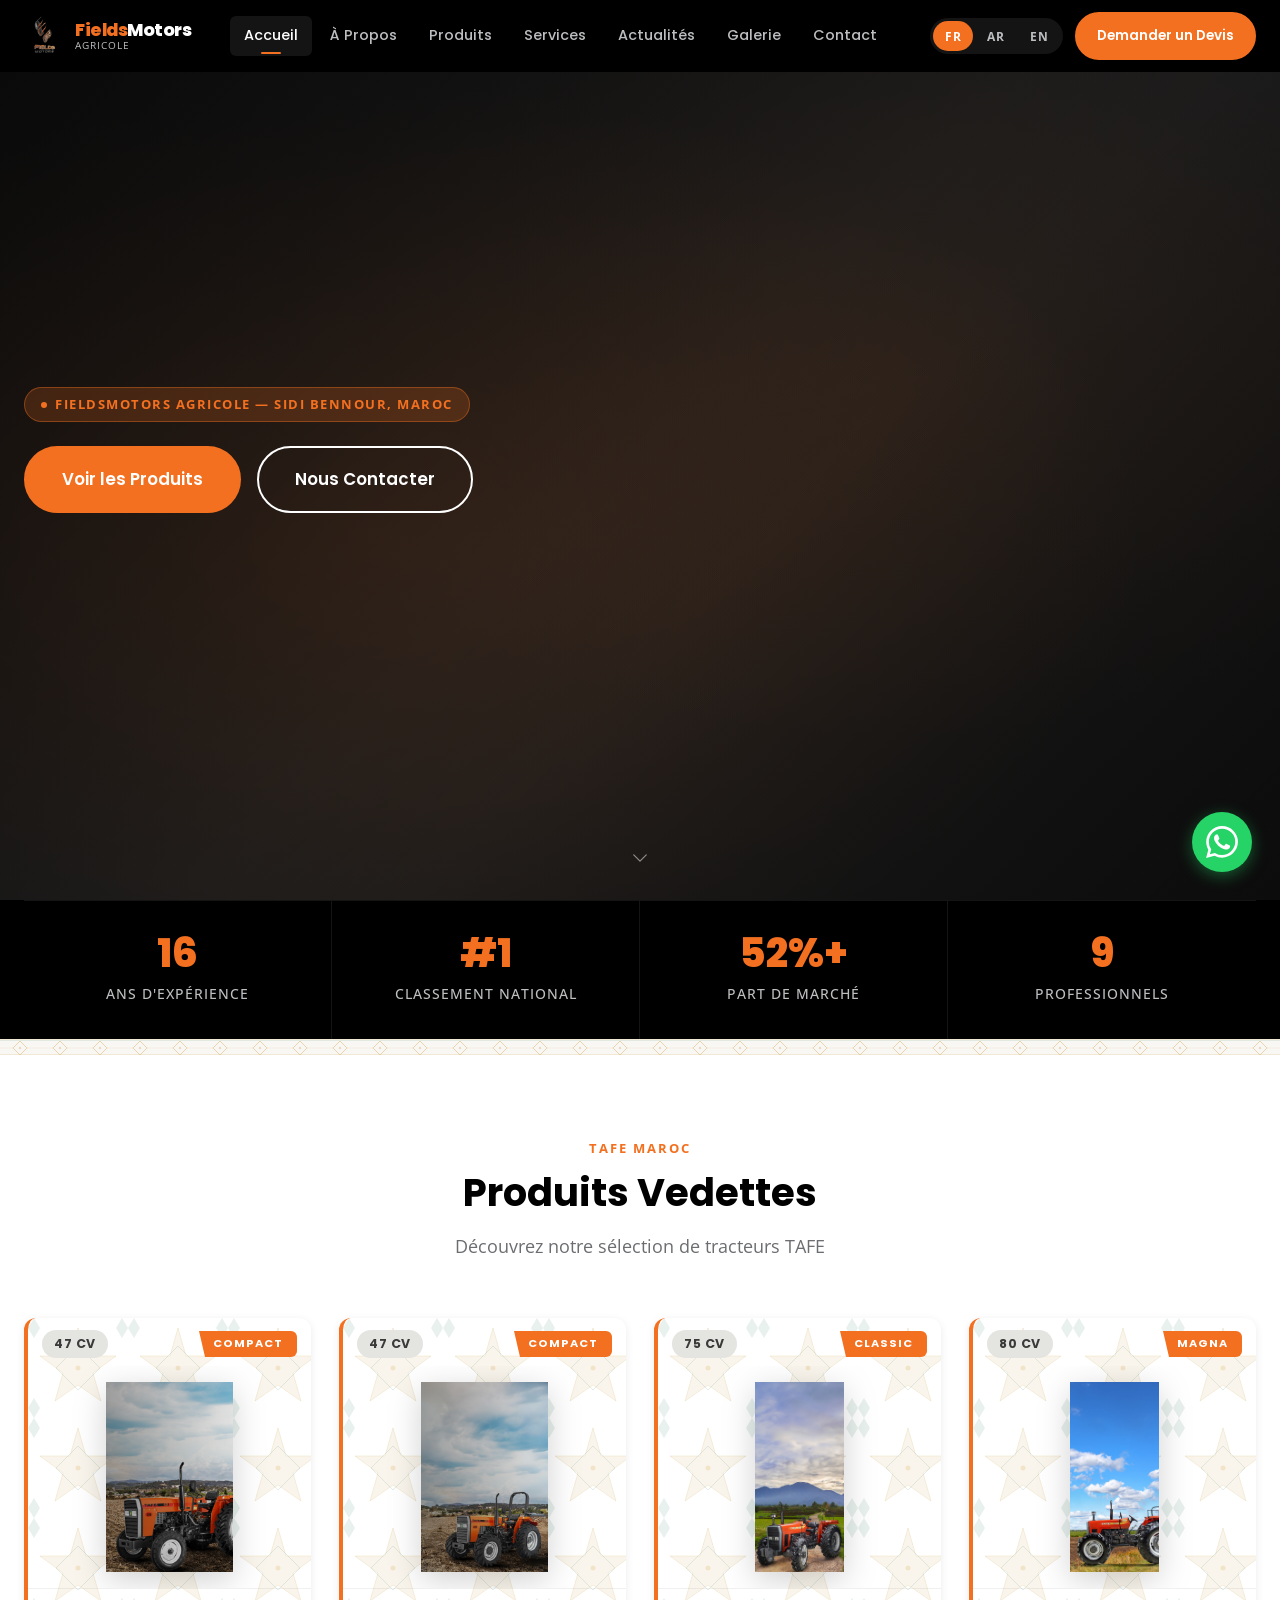
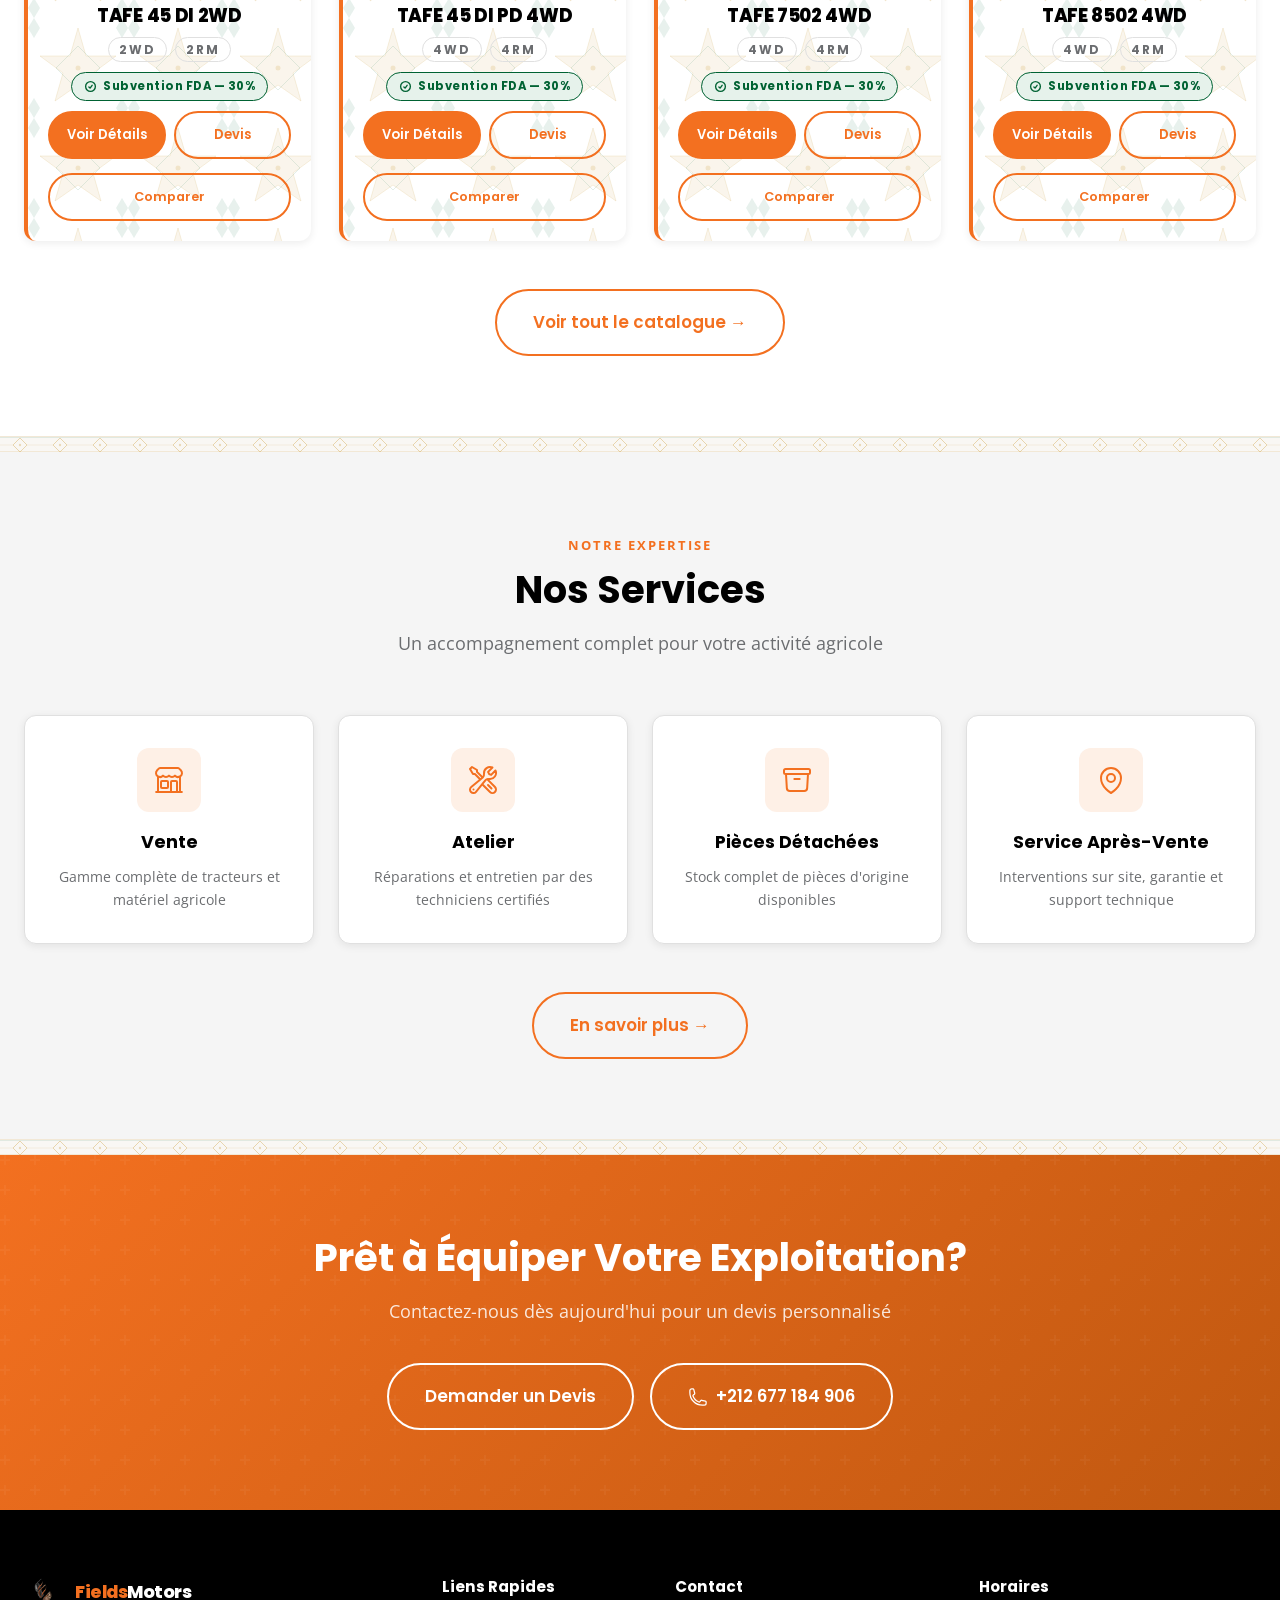
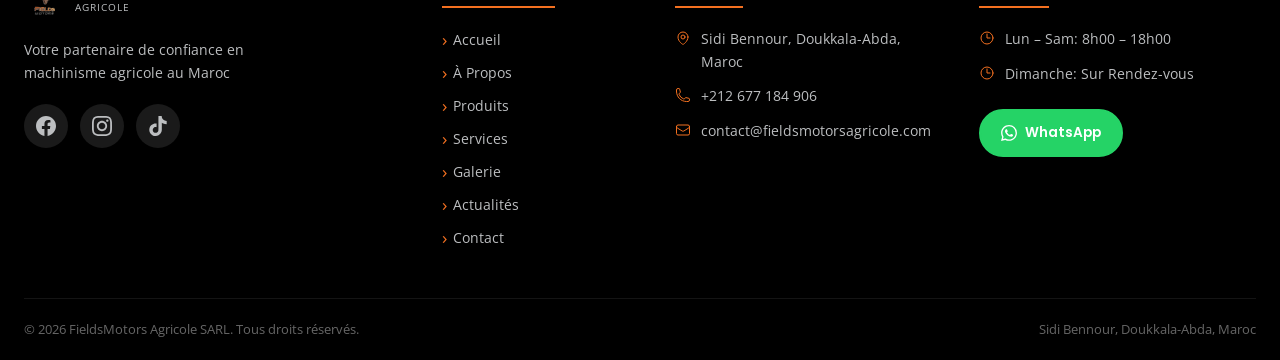
==== commit 036c21bb: "UX improvements: mobile buttons, equipment categories, 2RM/4RM toggle, email update - Mobile hero: b" ====
--- a/index.html
+++ b/index.html
@@ -1,4 +1,4 @@
-<!DOCTYPE html>
+﻿<!DOCTYPE html>
 <html lang="fr" dir="ltr">
 <head>
   <meta charset="UTF-8" />
@@ -45,7 +45,7 @@
     "description": "Distributeur officiel de tracteurs TAFE et matériel agricole au Maroc",
     "url": "https://www.fieldsmotors.ma",
     "telephone": "+212677184906",
-    "email": "fieldsmotor.agri@gmail.com",
+    "email": "contact@fieldsmotorsagricole.com",
     "address": {
       "@type": "PostalAddress",
       "addressLocality": "Sidi Bennour",
@@ -322,7 +322,7 @@
             </div>
             <div class="footer-contact-item">
               <svg xmlns="http://www.w3.org/2000/svg" fill="none" viewBox="0 0 24 24" stroke-width="1.5" stroke="currentColor" aria-hidden="true"><path stroke-linecap="round" stroke-linejoin="round" d="M21.75 6.75v10.5a2.25 2.25 0 01-2.25 2.25h-15a2.25 2.25 0 01-2.25-2.25V6.75m19.5 0A2.25 2.25 0 0019.5 4.5h-15a2.25 2.25 0 00-2.25 2.25m19.5 0v.243a2.25 2.25 0 01-1.07 1.916l-7.5 4.615a2.25 2.25 0 01-2.36 0L3.32 8.91a2.25 2.25 0 01-1.07-1.916V6.75" /></svg>
-              <a href="mailto:fieldsmotor.agri@gmail.com">fieldsmotor.agri@gmail.com</a>
+              <a href="mailto:contact@fieldsmotorsagricole.com">contact@fieldsmotorsagricole.com</a>
             </div>
           </div>
         </div>
@@ -369,3 +369,4 @@
   </script>
 </body>
 </html>
+
--- a/assets/css/main.css
+++ b/assets/css/main.css
@@ -2180,7 +2180,17 @@
 
   .footer-grid { grid-template-columns: 1fr; }
 
-  .hero-actions { flex-direction: column; }
+  .hero-actions {
+    flex-direction: row;
+    flex-wrap: wrap;
+    gap: 10px;
+    justify-content: flex-start;
+  }
+  .hero-actions .btn-lg {
+    padding: 10px 18px;
+    font-size: 0.82rem;
+    letter-spacing: 0;
+  }
 
   .contact-info-grid { grid-template-columns: 1fr; }
 
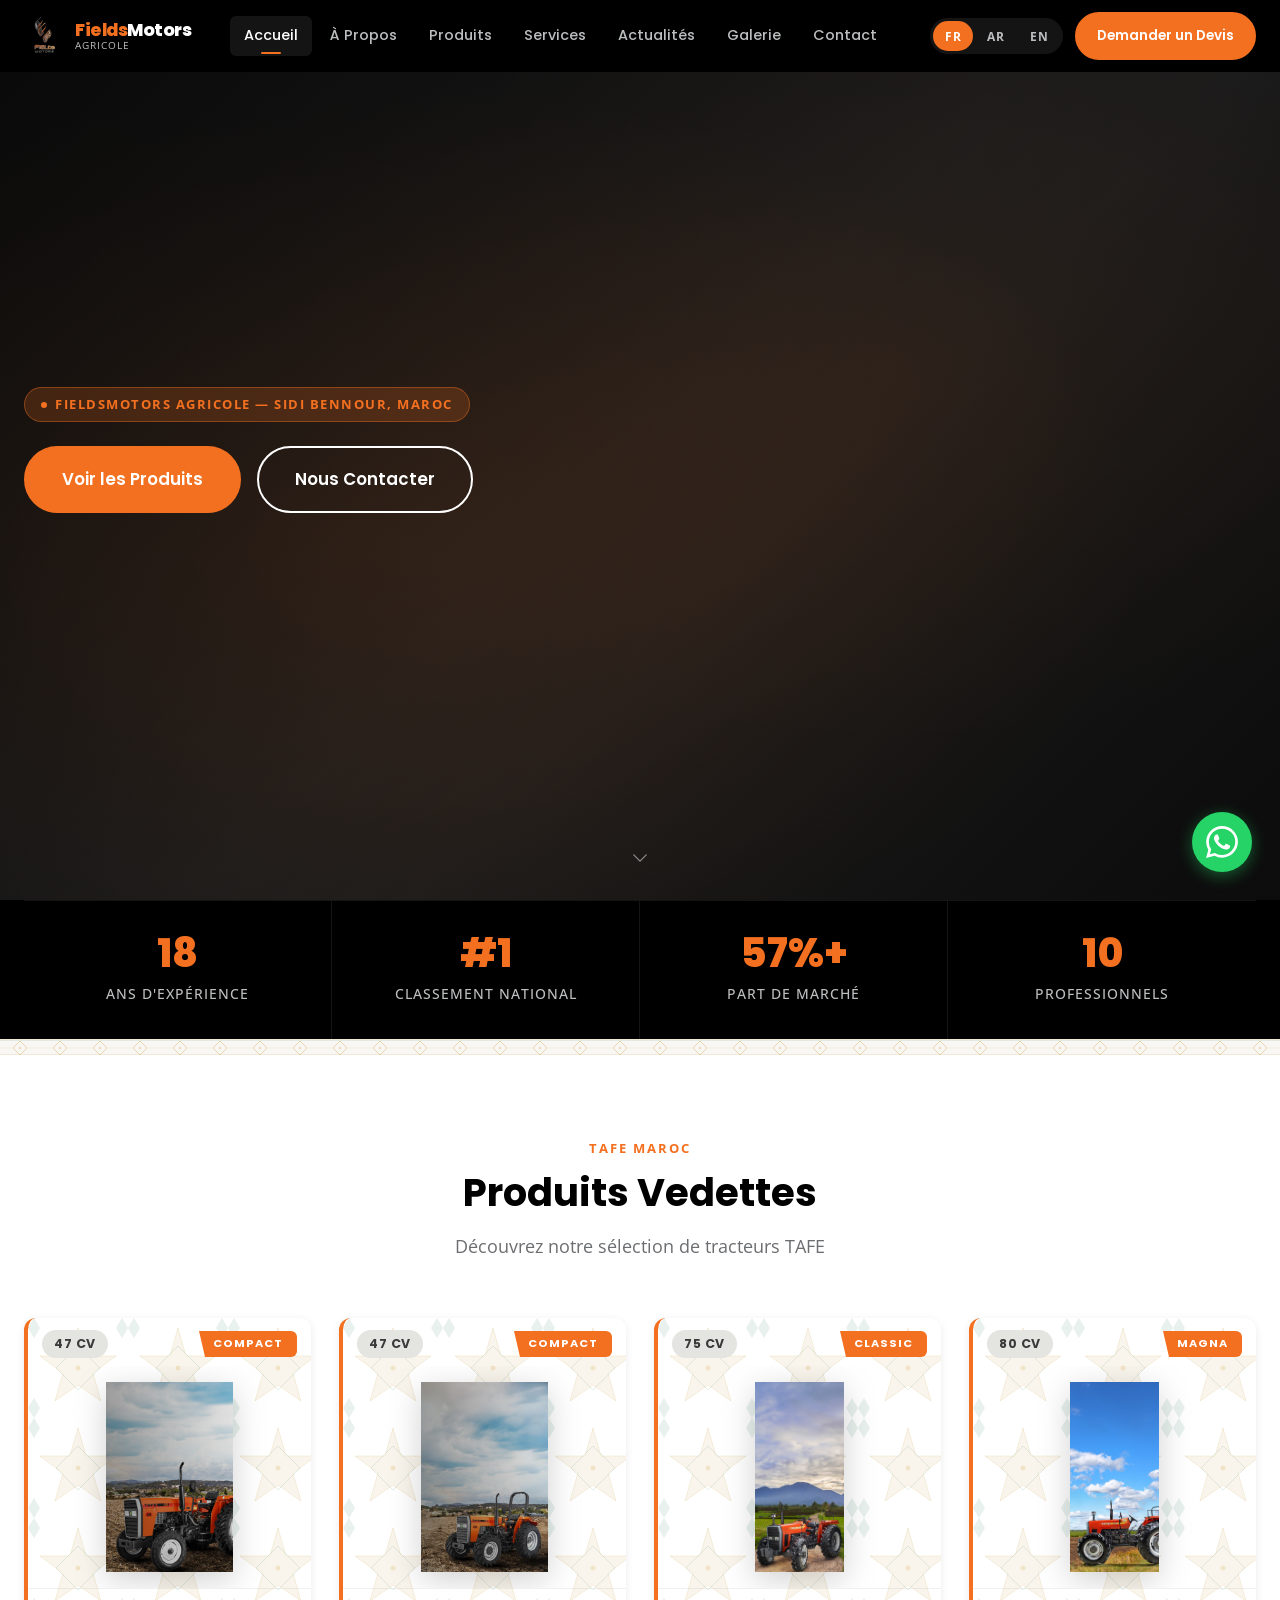
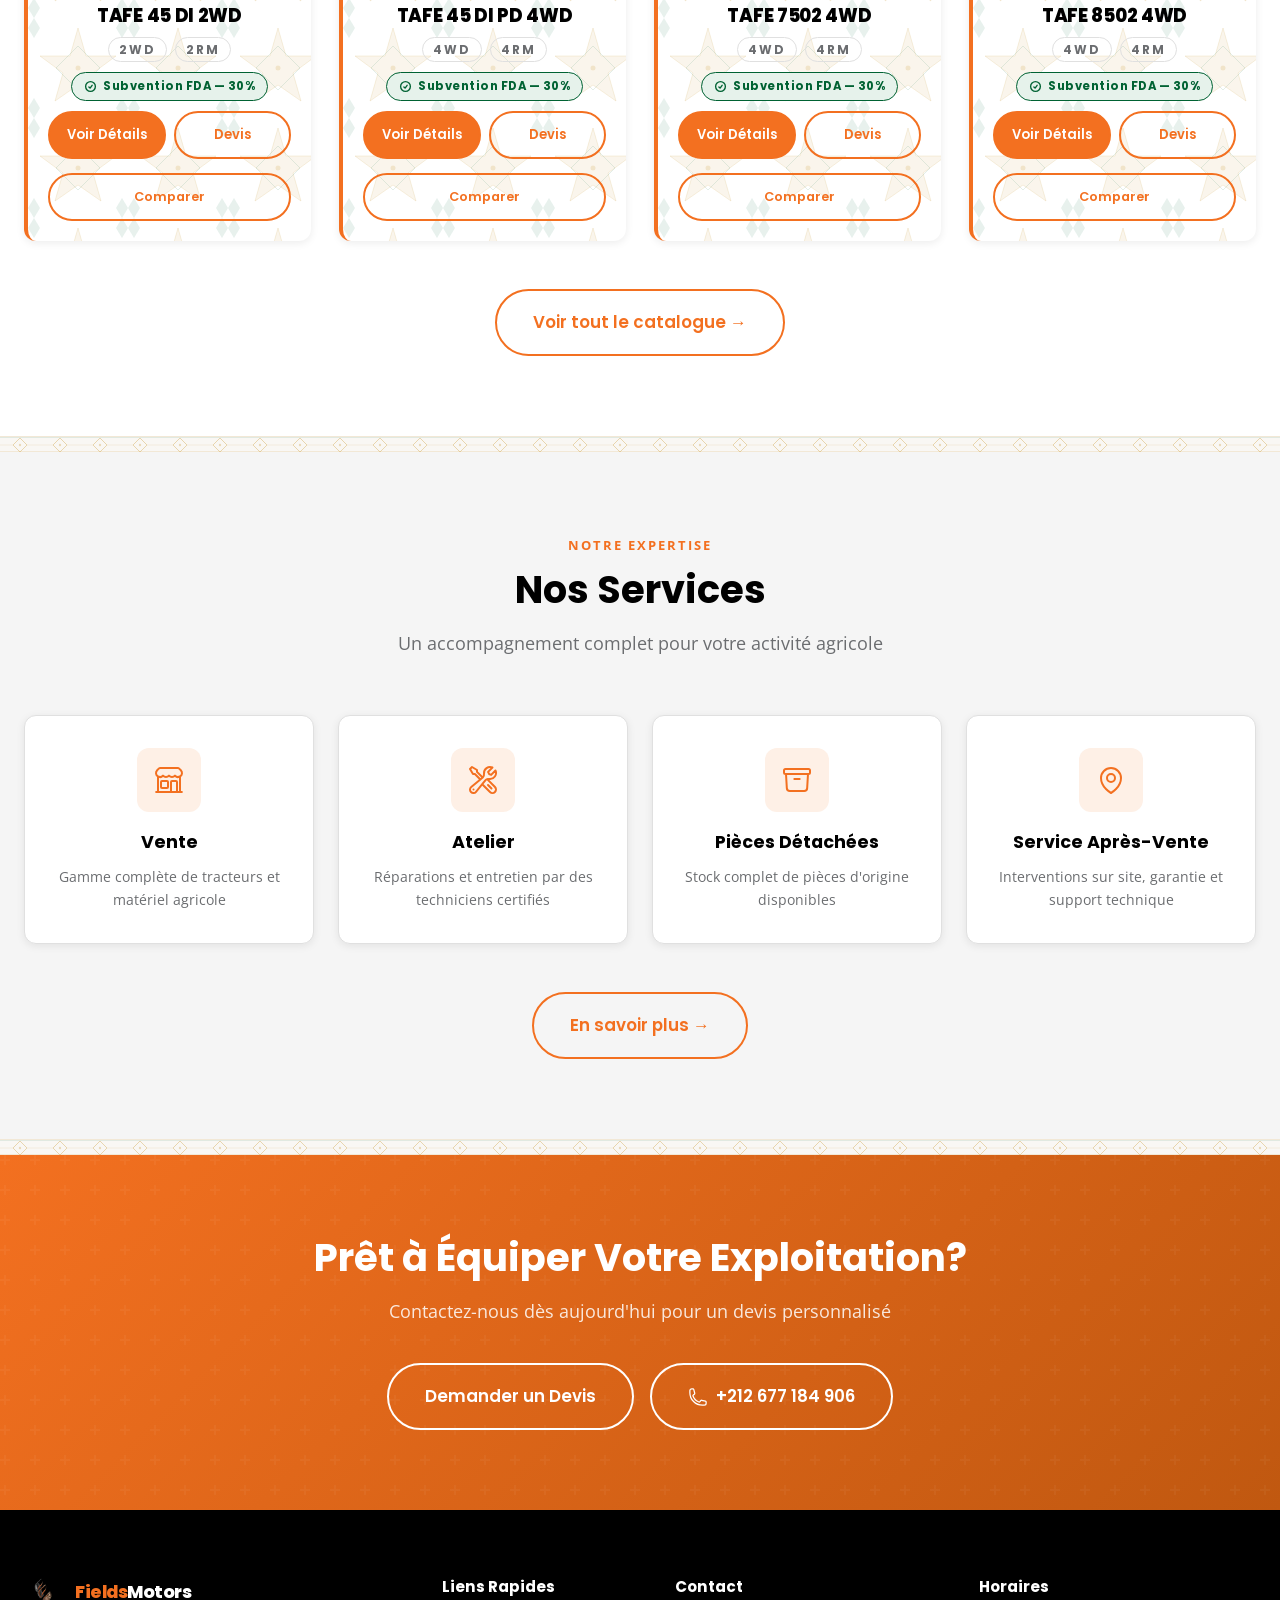
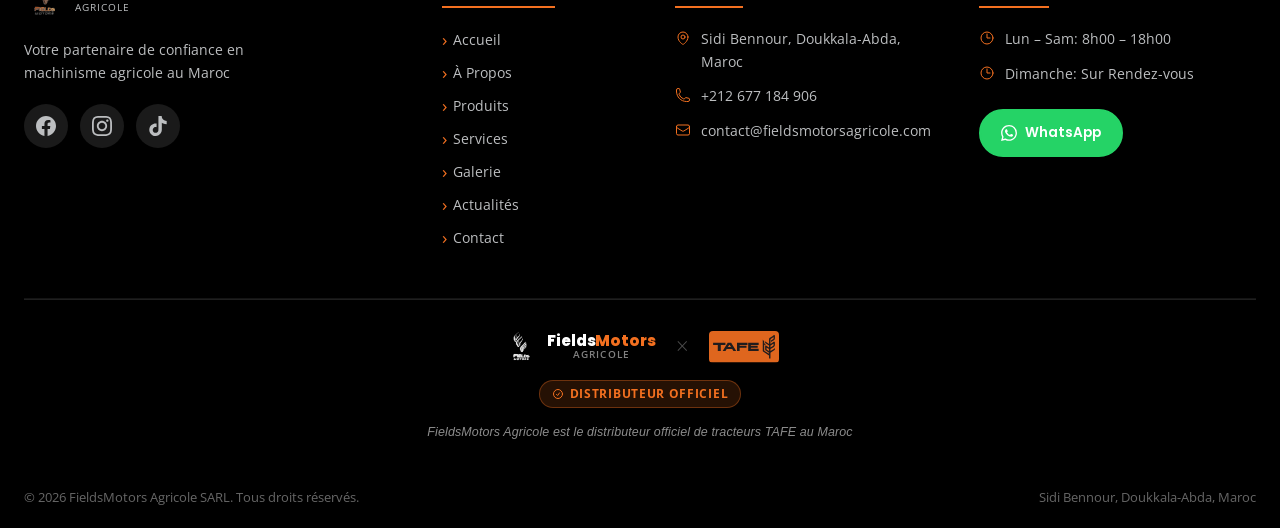
==== commit 1a1be2dd: "Add TAFE official distributor strip to all page footers - Added TAFE logo SVG to assets - Footer now" ====
--- a/index.html
+++ b/index.html
@@ -348,6 +348,25 @@
         </div>
       </div>
 
+      <!-- Official Distributor Strip -->
+      <div class="footer-distributor">
+        <div class="footer-dist-logos">
+          <a href="/" class="footer-dist-logo-fm" aria-label="FieldsMotors Agricole">
+            <img src="/assets/images/logo.png" alt="FieldsMotors Logo" width="38" height="38" onerror="this.style.display='none'" />
+            <div class="logo-text">
+              <span class="logo-name">Fields<span>Motors</span></span>
+              <span class="logo-tagline">Agricole</span>
+            </div>
+          </a>
+          <span class="footer-dist-sep" aria-hidden="true">×</span>
+          <img src="/assets/images/tafe-logo.svg" alt="TAFE Tractors" class="footer-dist-logo-tafe" />
+        </div>
+        <span class="footer-dist-badge">
+          <svg xmlns="http://www.w3.org/2000/svg" fill="none" viewBox="0 0 24 24" stroke-width="2" stroke="currentColor" style="width:12px;height:12px;" aria-hidden="true"><path stroke-linecap="round" stroke-linejoin="round" d="M9 12.75L11.25 15 15 9.75M21 12a9 9 0 11-18 0 9 9 0 0118 0z"/></svg>
+          Distributeur Officiel
+        </span>
+        <p class="footer-dist-text">FieldsMotors Agricole est le distributeur officiel de tracteurs TAFE au Maroc</p>
+      </div>
       <div class="footer-bottom">
         <span>© <span id="footer-year"></span> <span data-i18n="footer.company">FieldsMotors Agricole</span>. <span data-i18n="footer.rights">Tous droits réservés</span>.</span>
         <span>Sidi Bennour, Doukkala-Abda, Maroc</span>
@@ -370,3 +389,4 @@
 </body>
 </html>
 
+
--- a/assets/css/main.css
+++ b/assets/css/main.css
@@ -1943,6 +1943,100 @@
 }
 
 .footer-bottom a:hover { color: var(--color-white); }
+
+/* ── Official Distributor Strip (footer) ── */
+.footer-distributor {
+  border-top: 1px solid rgba(255,255,255,0.12);
+  padding: 28px 0 24px;
+  display: flex;
+  flex-direction: column;
+  align-items: center;
+  gap: 14px;
+  text-align: center;
+}
+
+.footer-dist-logos {
+  display: flex;
+  align-items: center;
+  gap: 20px;
+}
+
+.footer-dist-logo-fm {
+  display: flex;
+  align-items: center;
+  gap: 8px;
+  text-decoration: none;
+}
+
+.footer-dist-logo-fm img {
+  height: 38px;
+  width: 38px;
+  object-fit: contain;
+  filter: brightness(0) invert(1);
+  opacity: 0.9;
+}
+
+.footer-dist-logo-fm .logo-text {
+  display: flex;
+  flex-direction: column;
+}
+
+.footer-dist-logo-fm .logo-name {
+  font-family: var(--font-heading);
+  font-size: 0.95rem;
+  font-weight: 800;
+  color: var(--color-white);
+  letter-spacing: -0.01em;
+}
+
+.footer-dist-logo-fm .logo-name span {
+  color: var(--color-orange);
+}
+
+.footer-dist-logo-fm .logo-tagline {
+  font-size: 0.6rem;
+  font-weight: 600;
+  letter-spacing: 0.12em;
+  text-transform: uppercase;
+  color: rgba(255,255,255,0.5);
+}
+
+.footer-dist-sep {
+  font-size: 1.4rem;
+  font-weight: 200;
+  color: rgba(255,255,255,0.3);
+  line-height: 1;
+}
+
+.footer-dist-logo-tafe {
+  height: 32px;
+  width: auto;
+  border-radius: 4px;
+  opacity: 0.92;
+}
+
+.footer-dist-text {
+  margin: 0;
+  font-size: 0.78rem;
+  color: rgba(255,255,255,0.55);
+  font-style: italic;
+  letter-spacing: 0.01em;
+}
+
+.footer-dist-badge {
+  display: inline-flex;
+  align-items: center;
+  gap: 6px;
+  background: rgba(243,112,32,0.15);
+  border: 1px solid rgba(243,112,32,0.35);
+  border-radius: 99px;
+  padding: 4px 12px;
+  font-size: 0.72rem;
+  font-weight: 700;
+  color: var(--color-orange);
+  text-transform: uppercase;
+  letter-spacing: 0.06em;
+}
 
 /* ── Scroll Reveal Animations ── */
 .reveal {
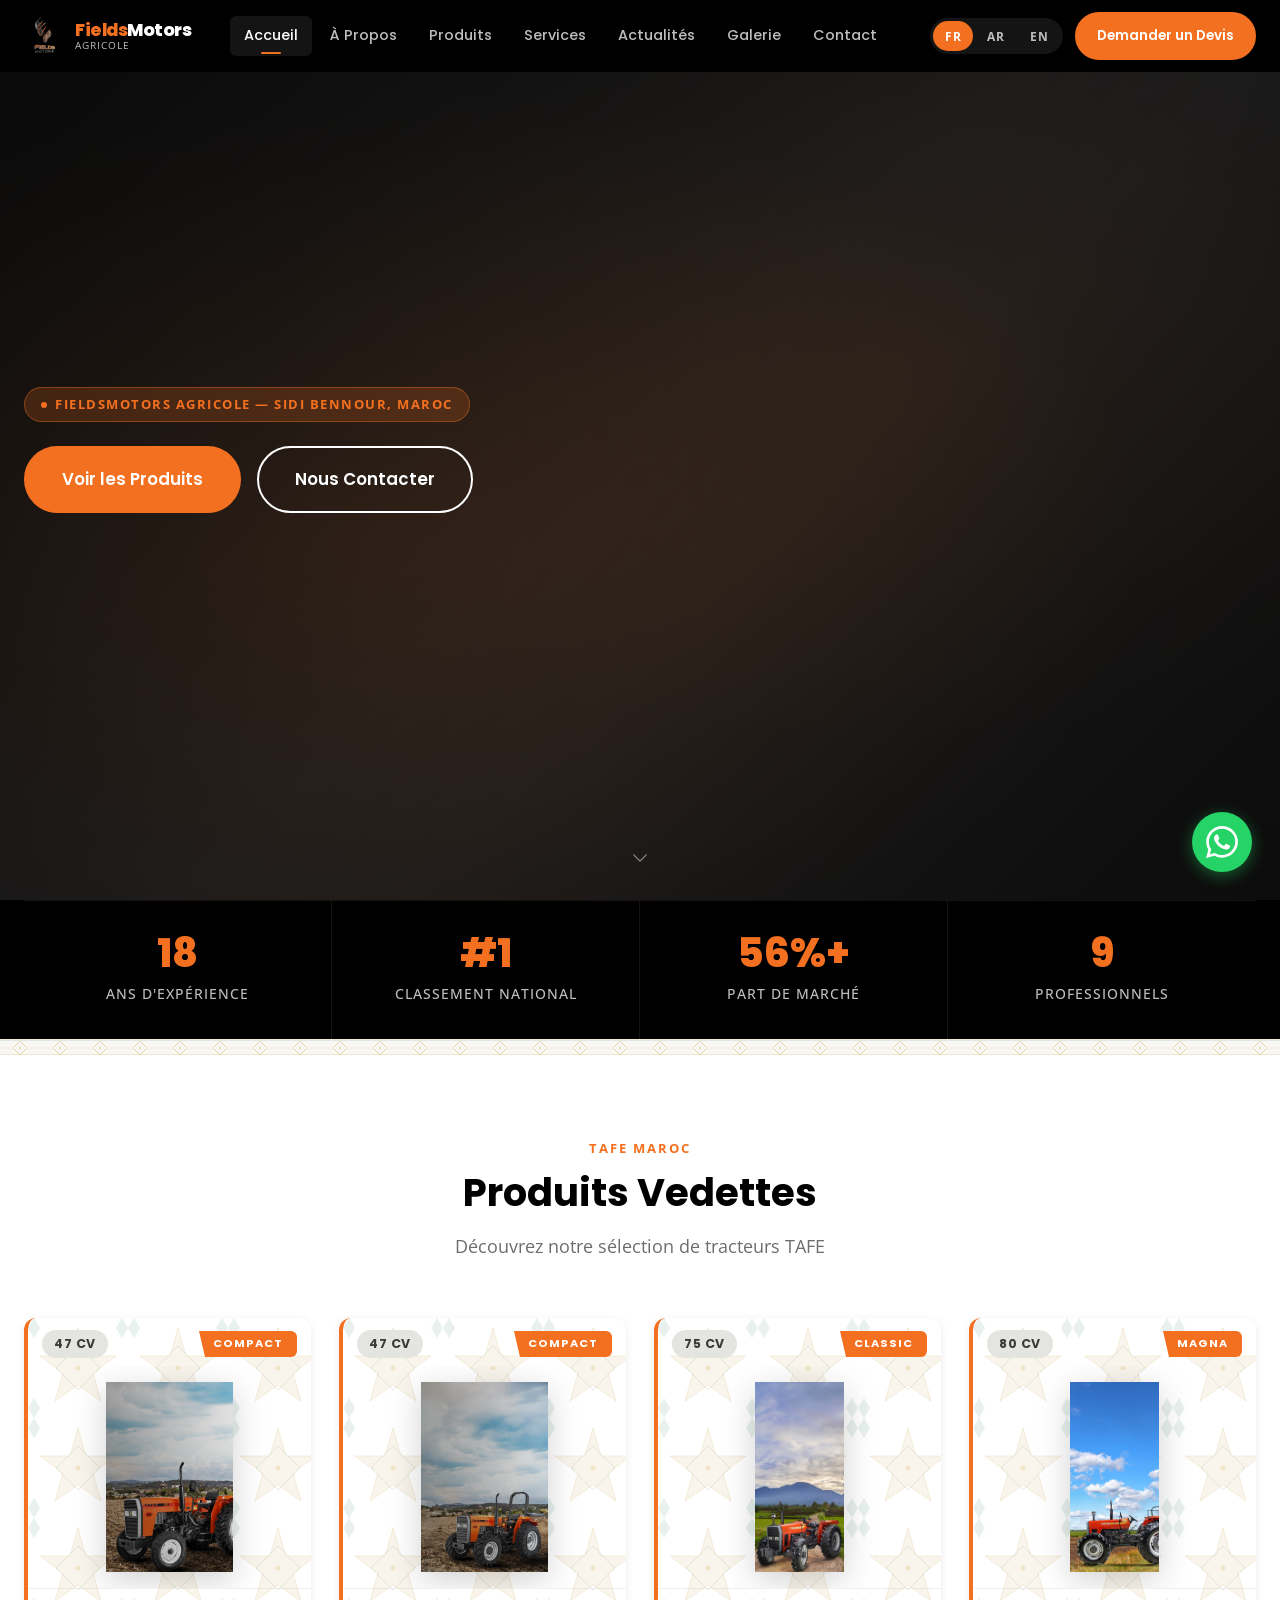
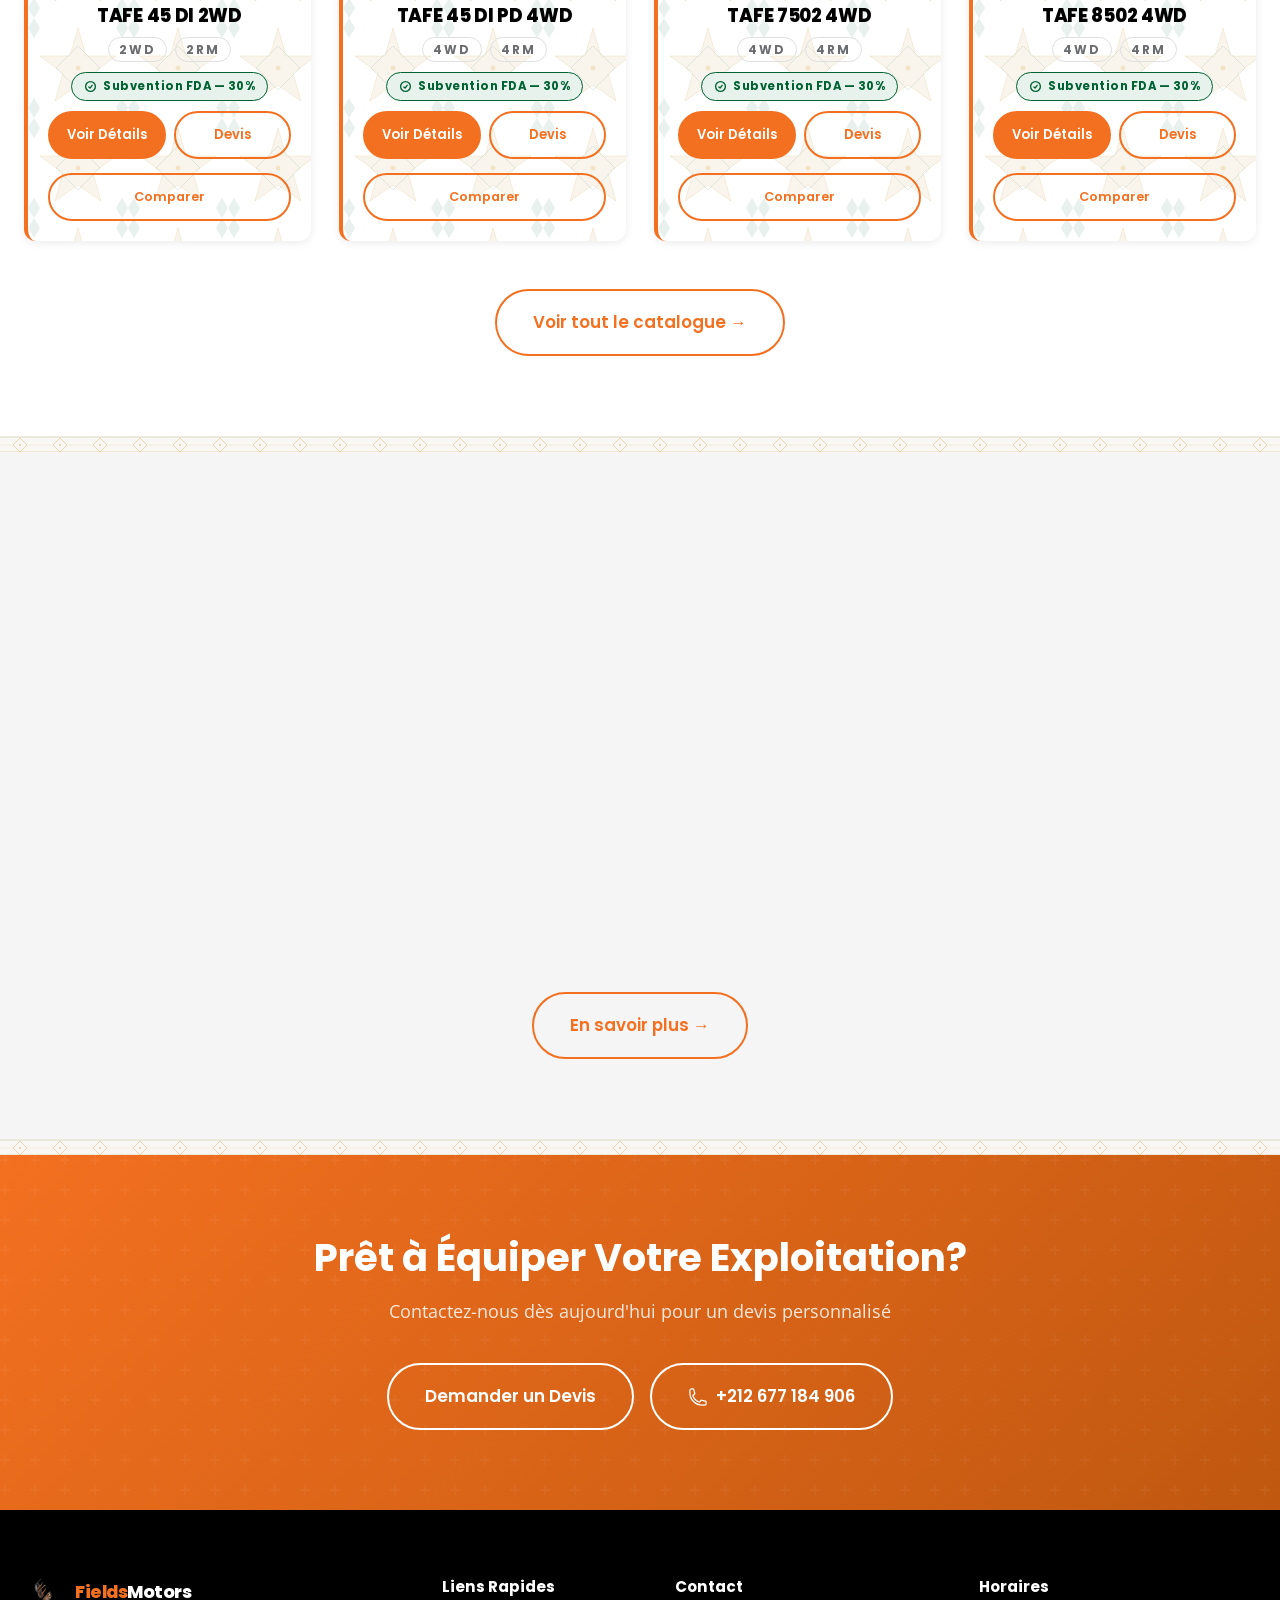
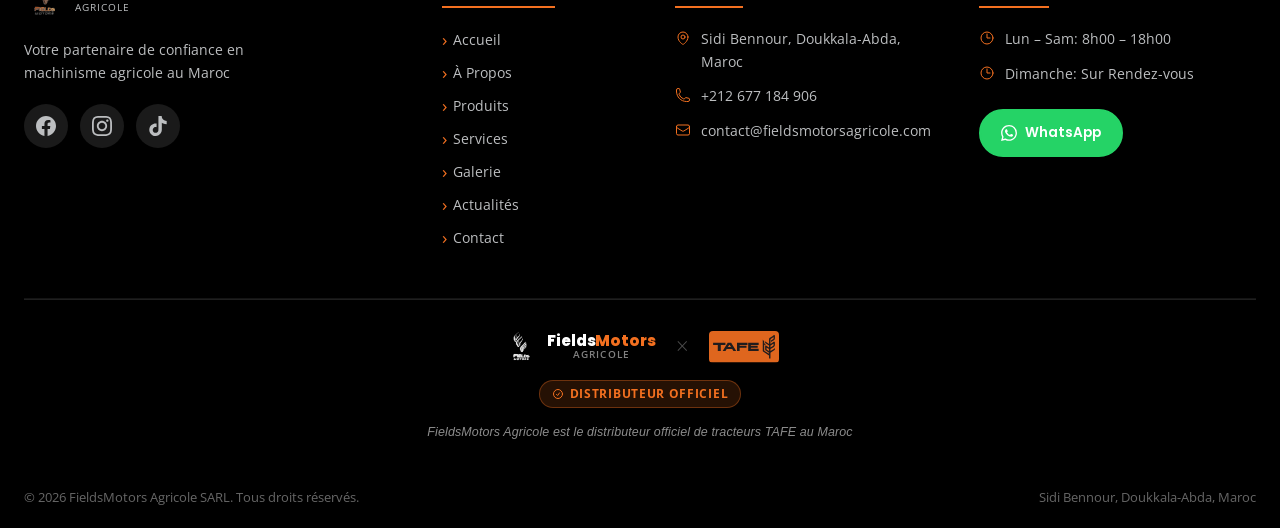
==== commit 4c757760: "feat(i18n): synchronize all pages with full trilingual support - Add translation keys (FR/AR/EN) for" ====
--- a/index.html
+++ b/index.html
@@ -363,9 +363,9 @@
         </div>
         <span class="footer-dist-badge">
           <svg xmlns="http://www.w3.org/2000/svg" fill="none" viewBox="0 0 24 24" stroke-width="2" stroke="currentColor" style="width:12px;height:12px;" aria-hidden="true"><path stroke-linecap="round" stroke-linejoin="round" d="M9 12.75L11.25 15 15 9.75M21 12a9 9 0 11-18 0 9 9 0 0118 0z"/></svg>
-          Distributeur Officiel
+          <span data-i18n="footer.dist_badge">Distributeur Officiel</span>
         </span>
-        <p class="footer-dist-text">FieldsMotors Agricole est le distributeur officiel de tracteurs TAFE au Maroc</p>
+        <p class="footer-dist-text" data-i18n="footer.dist_text">FieldsMotors Agricole est le distributeur officiel de tracteurs TAFE au Maroc</p>
       </div>
       <div class="footer-bottom">
         <span>© <span id="footer-year"></span> <span data-i18n="footer.company">FieldsMotors Agricole</span>. <span data-i18n="footer.rights">Tous droits réservés</span>.</span>
